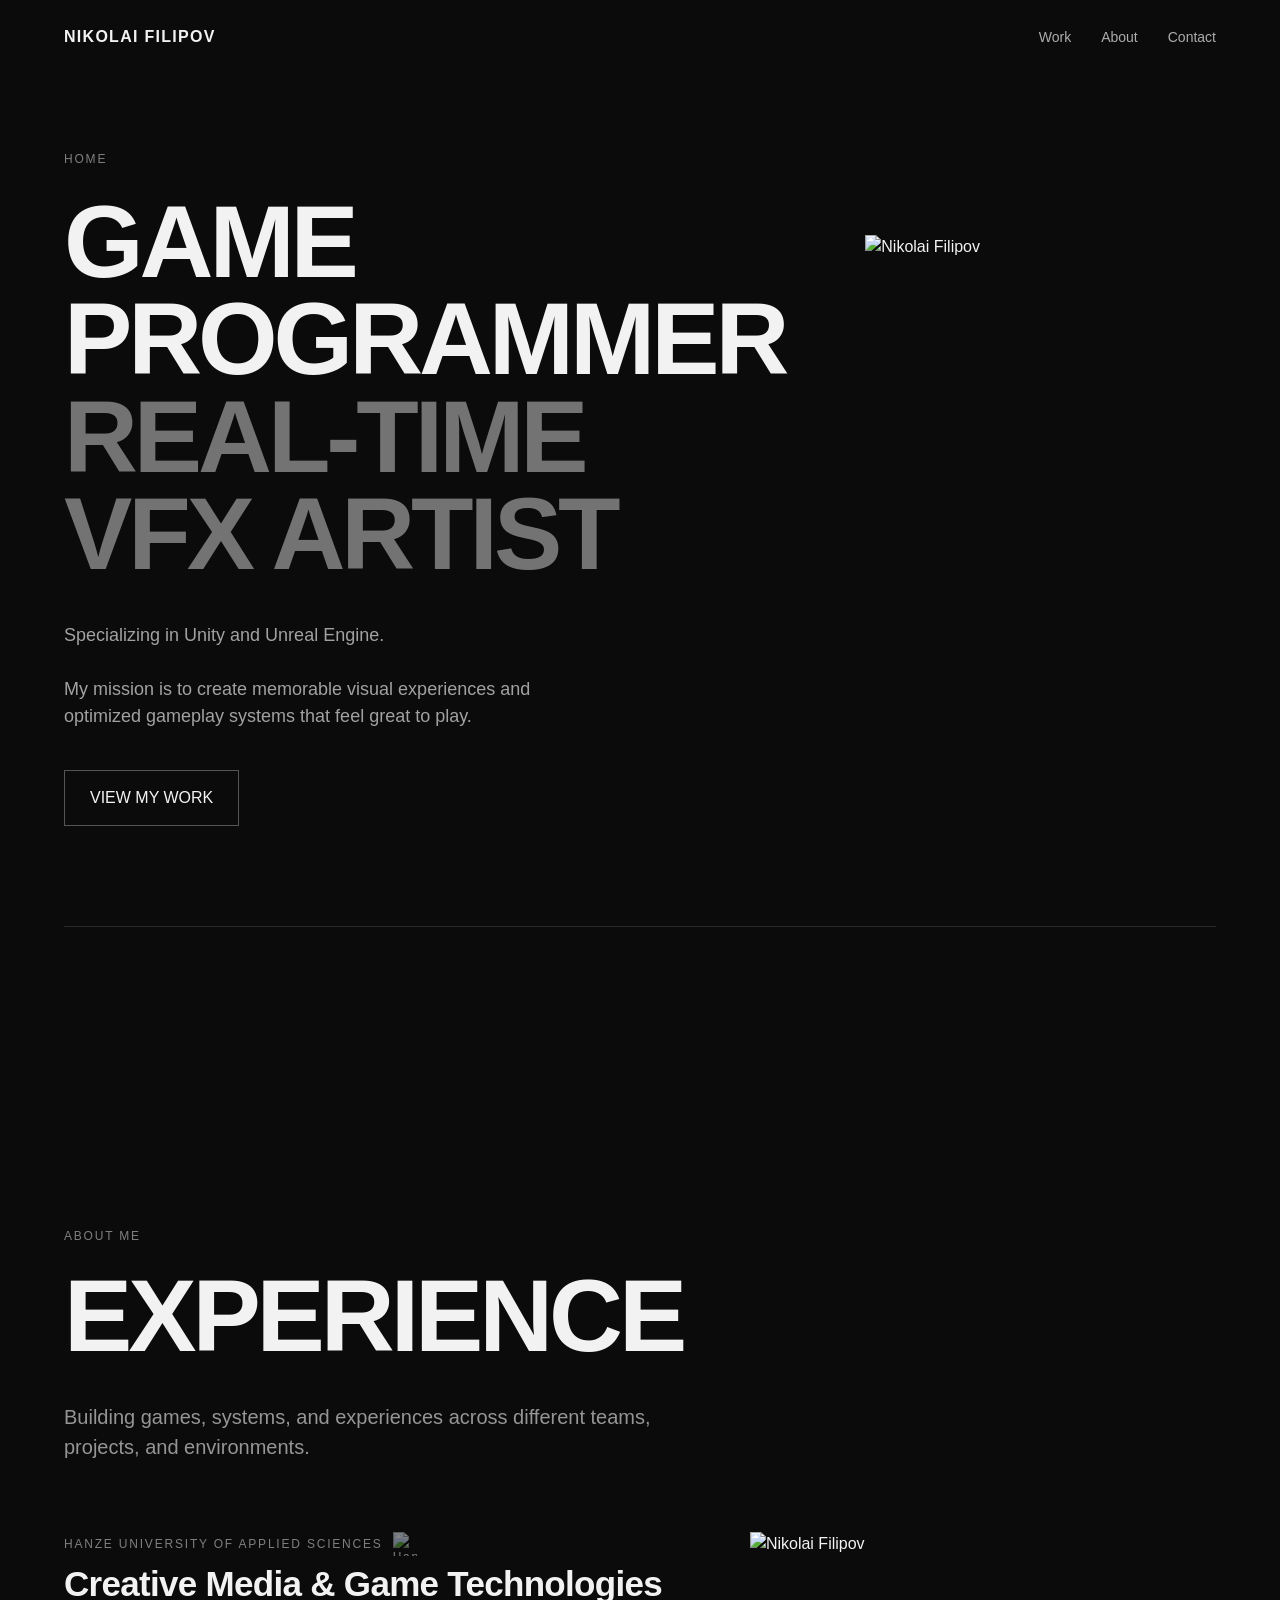
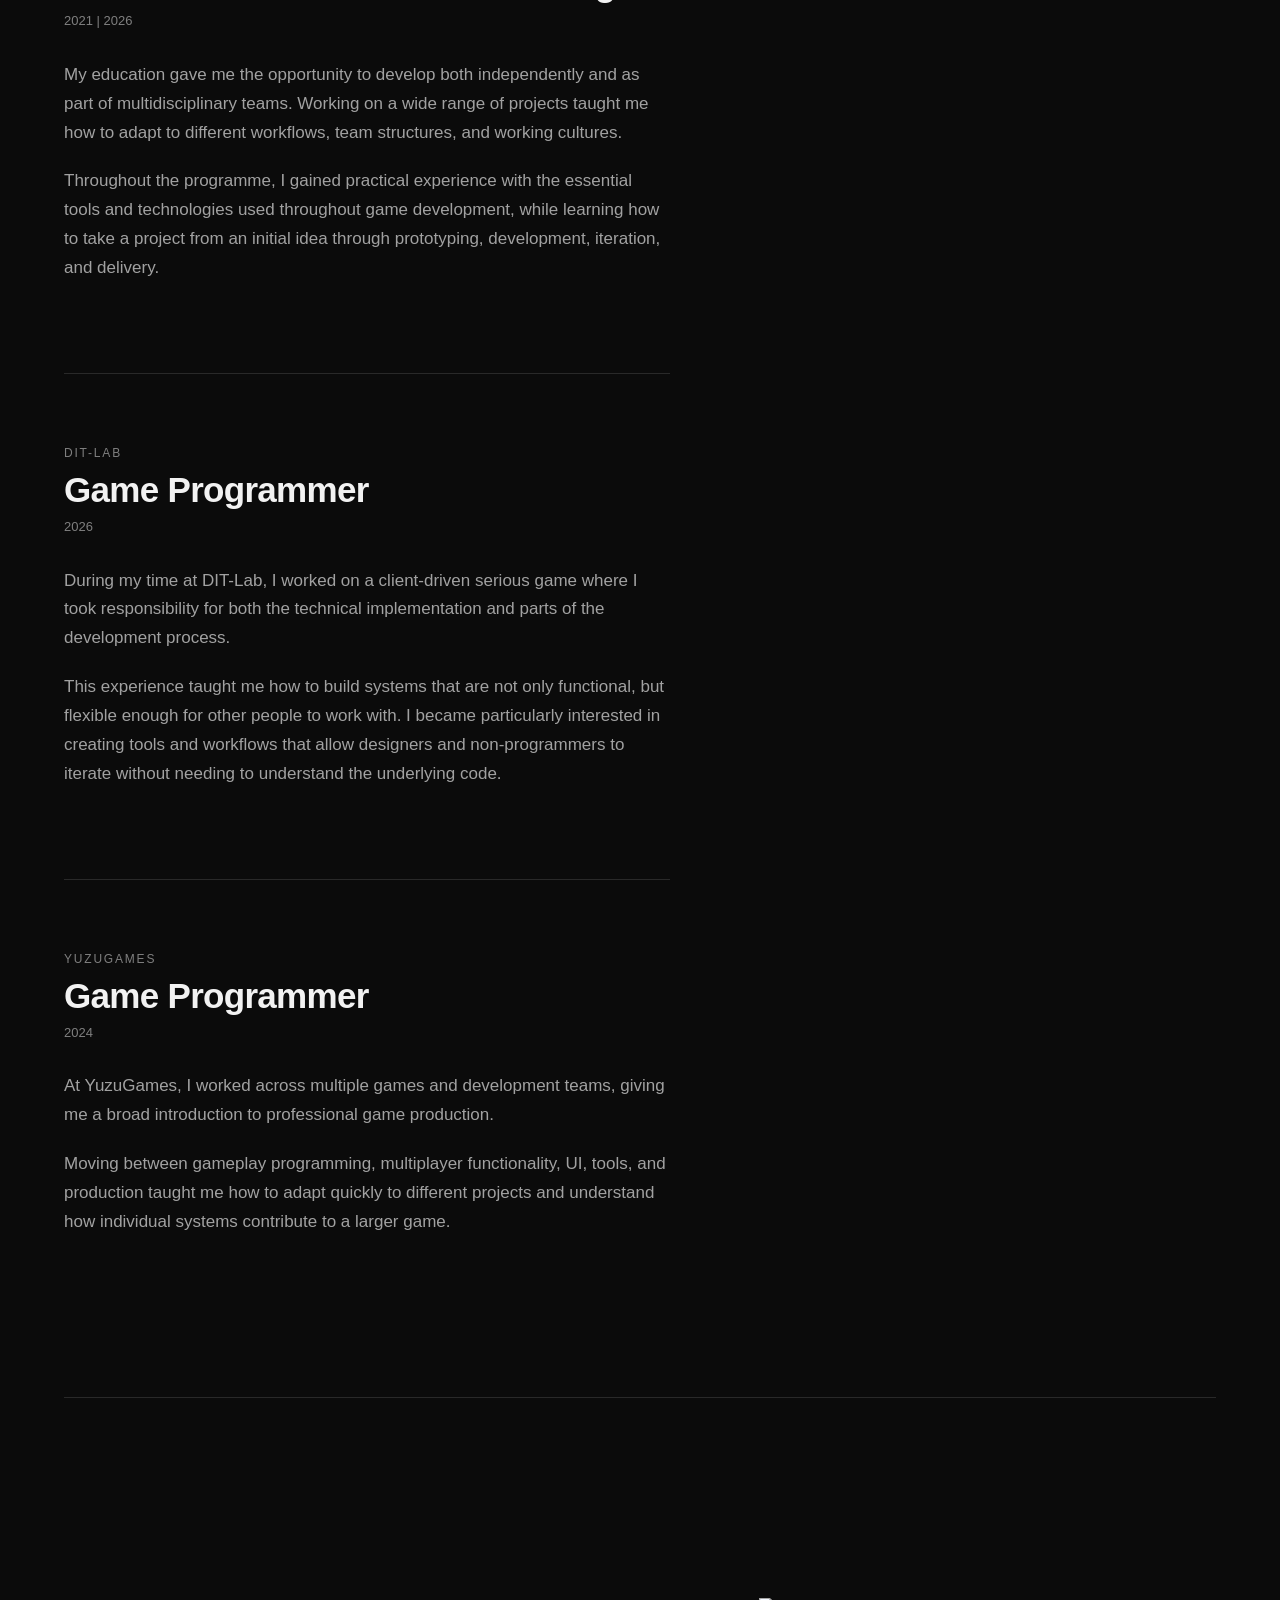
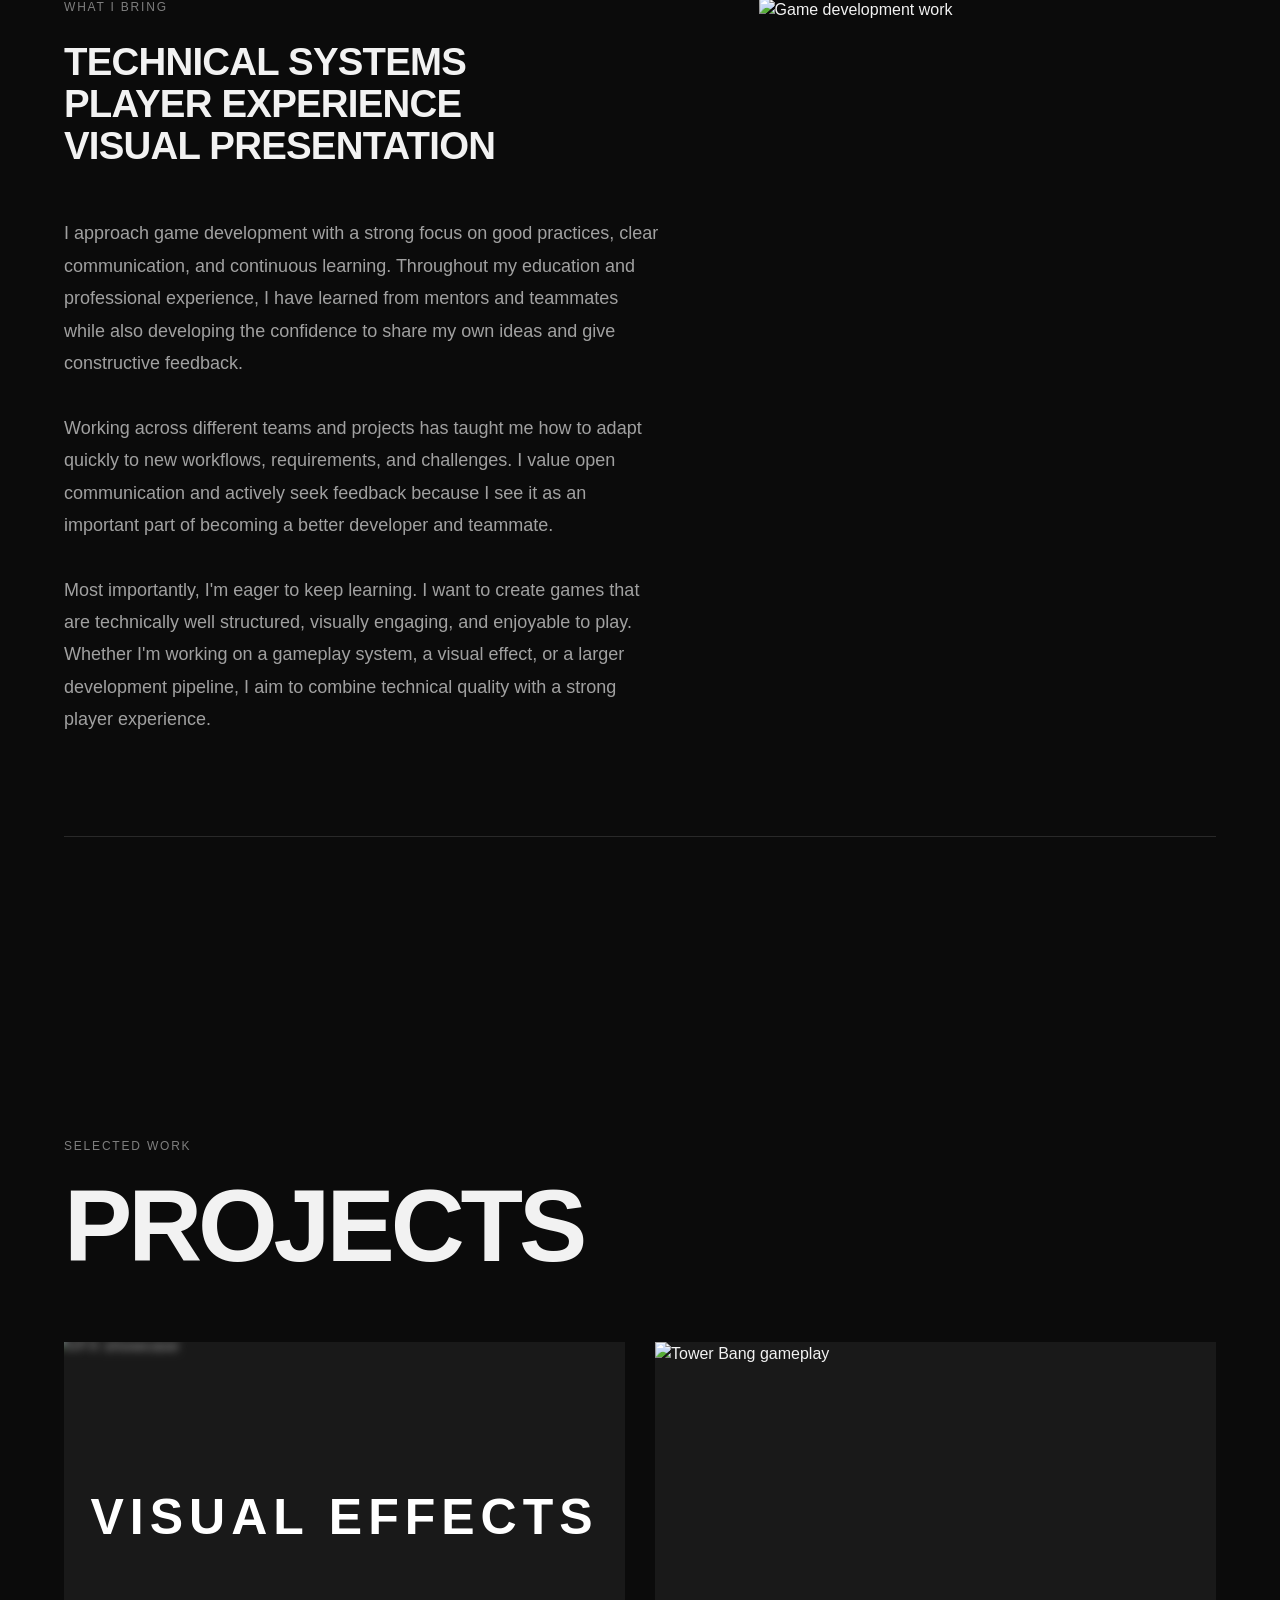
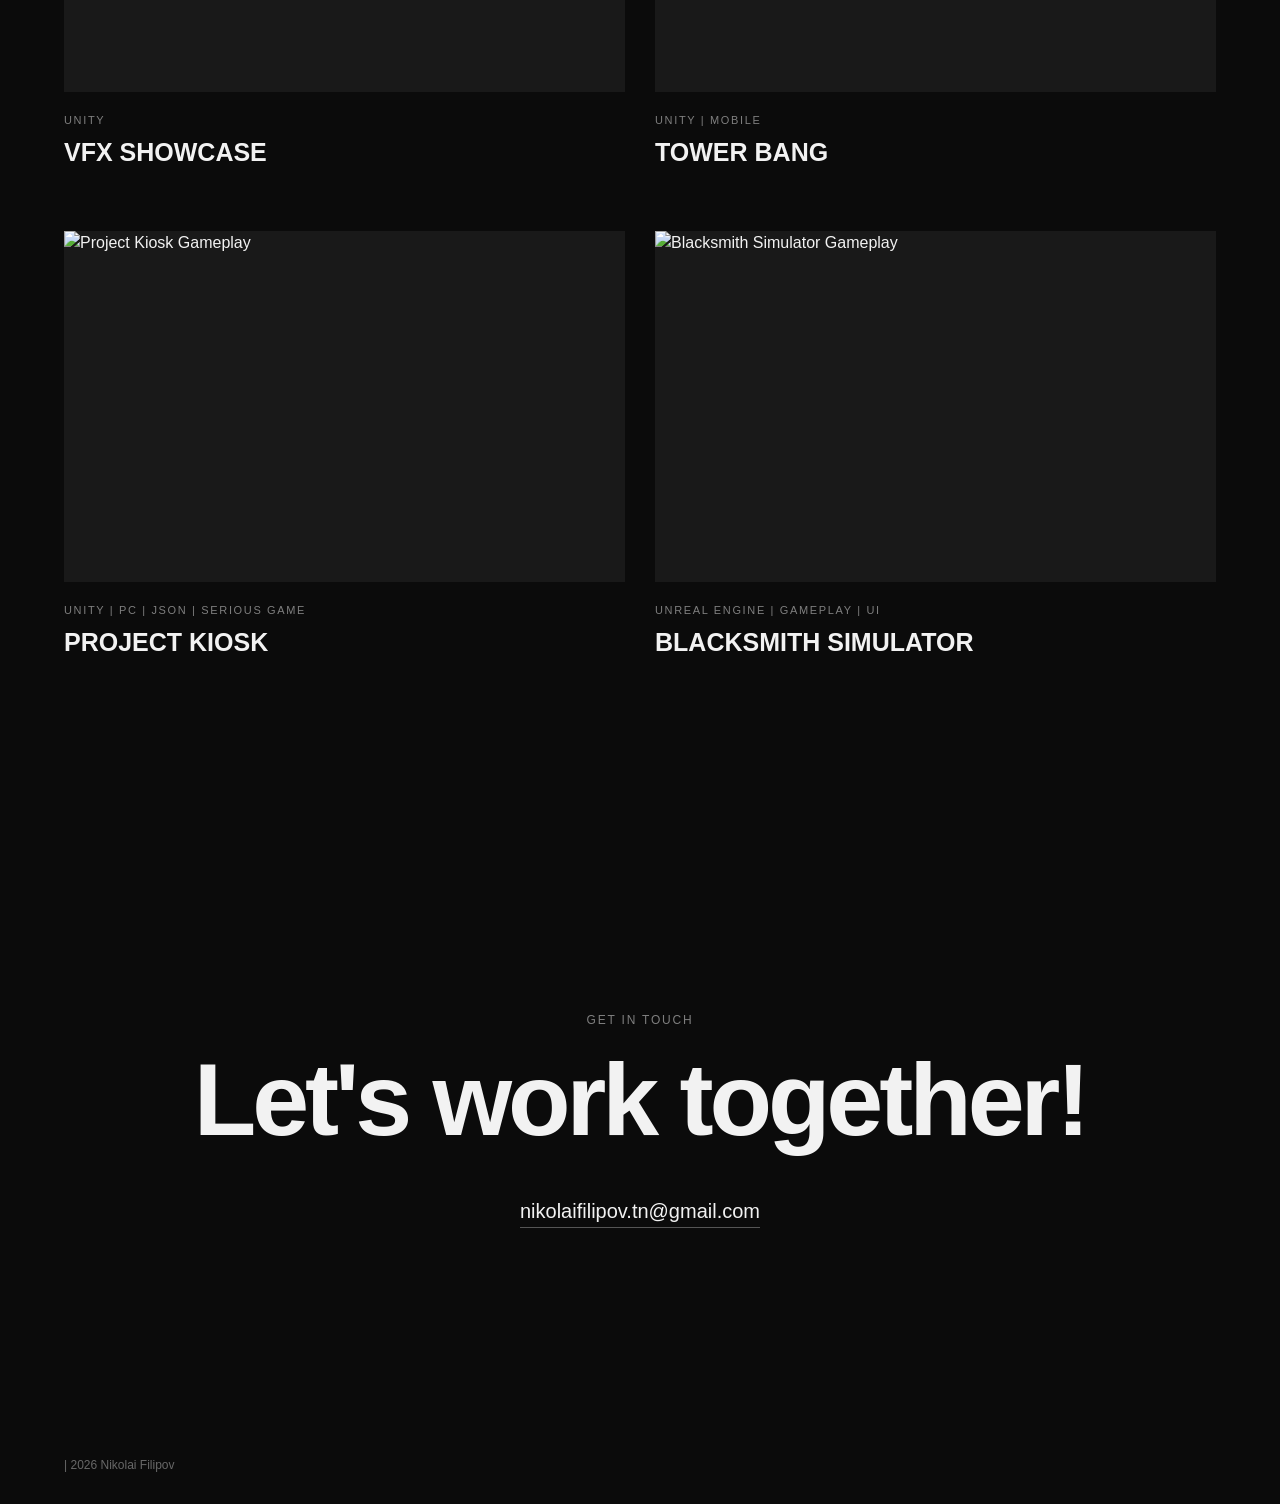
==== index.html @ 90d4ec83 "1.0 First iteration.  Index VFX Project Kiosk Tower Bang Blacksmith Simulator" ====
<!DOCTYPE html>
<html lang="en">

<head>
    <meta charset="UTF-8">
    <meta name="viewport" content="width=device-width, initial-scale=1.0">

    <title>Nikolai Filipov | Game Programmer & VFX Artist</title>

    <link rel="stylesheet" href="style.css">
</head>

<body>

    <header class="navbar">

        <a href="#" class="logo">
            NIKOLAI FILIPOV
        </a>

        <nav>
            <a href="#work">Work</a>
            <a href="#about">About</a>
            <a href="#contact">Contact</a>
        </nav>

    </header>


    <main>

        <section class="hero">

    <div class="hero-content">

        <p class="eyebrow">
            HOME
        </p>

        <div class="hero-main">

            <div class="hero-text">

                <h1>
                    GAME PROGRAMMER
                    <span>REAL-TIME VFX ARTIST</span>
                </h1>

                <p class="hero-description">
                    Specializing in Unity and Unreal Engine.
                    <br><br>
                    My mission is to create memorable visual experiences
                    and optimized gameplay systems that feel great to play.
                </p>

                <a href="#work" class="button">
                    VIEW MY WORK
                </a>

            </div>


            <div class="hero-photo">

                <img
                    src="assets/images/profile.png"
                    alt="Nikolai Filipov"
                >

            </div>

        </div>

    </div>

</section>



</section>

      <section id="about" class="experience">

    <div class="section-heading">

        <p class="eyebrow">
            ABOUT ME
        </p>

        <h2>
            EXPERIENCE
        </h2>

        <p class="experience-intro">
            Building games, systems, and experiences across
            different teams, projects, and environments.
        </p>

    </div>


    <div class="experience-content">


        <!-- EXPERIENCE -->

        <div class="experience-list">


            <!-- HANZE UNIVERSITY -->

            <div class="experience-item">

                <div class="experience-role university-role">

                    <span>
                        HANZE UNIVERSITY OF APPLIED SCIENCES
                    </span>

                    <img
                        src="assets/images/hanze-logo.png"
                        alt="Hanze University of Applied Sciences logo"
                    >

                </div>

                <h3>
                    Creative Media & Game Technologies
                </h3>

                <p class="experience-date">
                    2021 | 2026
                </p>

                <p class="experience-description">
                    My education gave me the opportunity to develop
                    both independently and as part of
                    multidisciplinary teams. Working on a wide
                    range of projects taught me how to adapt to
                    different workflows, team structures, and
                    working cultures.
                </p>

                <p class="experience-description">
                    Throughout the programme, I gained practical
                    experience with the essential tools and
                    technologies used throughout game development,
                    while learning how to take a project from an
                    initial idea through prototyping, development,
                    iteration, and delivery.
                </p>

            </div>


            <!-- DIT-LAB -->

            <div class="experience-item">

                <p class="experience-role">
                    DIT-LAB
                </p>

                <h3>
                    Game Programmer
                </h3>

                <p class="experience-date">
                    2026
                </p>

                <p class="experience-description">
                    During my time at DIT-Lab, I worked on a
                    client-driven serious game where I took
                    responsibility for both the technical
                    implementation and parts of the development
                    process.
                </p>

                <p class="experience-description">
                    This experience taught me how to build systems
                    that are not only functional, but flexible
                    enough for other people to work with. I became
                    particularly interested in creating tools and
                    workflows that allow designers and
                    non-programmers to iterate without needing to
                    understand the underlying code.
                </p>

            </div>


            <!-- YUZUGAMES -->

           <div class="experience-item no-separator">

                <p class="experience-role">
                    YUZUGAMES
                </p>

                <h3>
                    Game Programmer
                </h3>

                <p class="experience-date">
                    2024
                </p>

                <p class="experience-description">
                    At YuzuGames, I worked across multiple games
                    and development teams, giving me a broad
                    introduction to professional game production.
                </p>

                <p class="experience-description">
                    Moving between gameplay programming,
                    multiplayer functionality, UI, tools, and
                    production taught me how to adapt quickly to
                    different projects and understand how individual
                    systems contribute to a larger game.
                </p>

            </div>


        </div>


        <!-- EXPERIENCE IMAGE -->

        <div class="experience-image">

            <img
                src="assets/images/experience.png"
                alt="Nikolai Filipov"
            >

        </div>

    </div>


  <!-- WHAT I BRING -->

<div class="experience-values">

    <div class="values-content">

        <p class="eyebrow">
            WHAT I BRING
        </p>

        <h3>
            TECHNICAL SYSTEMS
            <br>
            PLAYER EXPERIENCE
            <br>
            VISUAL PRESENTATION
        </h3>

        <p>
            I approach game development with a strong focus on good
            practices, clear communication, and continuous learning.
            Throughout my education and professional experience, I
            have learned from mentors and teammates while also
            developing the confidence to share my own ideas and give
            constructive feedback.

            <br><br>

            Working across different teams and projects has taught me
            how to adapt quickly to new workflows, requirements, and
            challenges. I value open communication and actively seek
            feedback because I see it as an important part of becoming
            a better developer and teammate.

            <br><br>

            Most importantly, I'm eager to keep learning. I want to
            create games that are technically well structured,
            visually engaging, and enjoyable to play. Whether I'm
            working on a gameplay system, a visual effect, or a larger
            development pipeline, I aim to combine technical quality
            with a strong player experience.
        </p>

    </div>


    <div class="values-image">

        <img
            src="assets/images/values-image.jpg"
            alt="Game development work"
        >
    </div>

</div>

</section>

</section>

</section>


        <section id="work" class="work">

            <div class="section-heading">
                <p class="eyebrow">SELECTED WORK</p>

                <h2>
                    PROJECTS
                </h2>
            </div>


            <div class="project-grid">

                <a href="vfx.html" class="project-card vfx-card">

                    <div class="project-image">

                        <img src="assets/images/vfx-showcase.png"
                             alt="VFX showcase">

                        <div class="vfx-overlay">
                            <span>VISUAL EFFECTS</span>
                        </div>

                    </div>

                    <div class="project-info">

                        <p>UNITY</p>

                        <h3>VFX SHOWCASE</h3>

                    </div>

                </a>

                <a href="tower-bang.html" class="project-card">

                    <div class="project-image">
                        <img src="assets/images/tower-bang.png"
                             alt="Tower Bang gameplay">
                    </div>

                    <div class="project-info">

                        <p>UNITY | MOBILE</p>

                        <h3>
                            TOWER BANG
                        </h3>

                    </div>

                </a>

                <a href="project-kiosk.html" class="project-card">

                    <div class="project-image">
                        <img src="assets/images/project-kiosk.png"
                             alt="Project Kiosk Gameplay">
                    </div>

                    <div class="project-info">

                        <p>UNITY | PC | JSON | SERIOUS GAME</p>

                        <h3>
                            PROJECT KIOSK
                        </h3>

                    </div>

                </a>


                <a href="blacksmith-sim.html" class="project-card">

                    <div class="project-image">
                        <img src="assets/images/blacksmith-simulator.jpg"
                             alt="Blacksmith Simulator Gameplay"
                             style="object-fit: fill; object-position: center;"
                             >
                    </div>

                    <div class="project-info">

                        <p>UNREAL ENGINE | GAMEPLAY | UI</p>

                        <h3>
                            BLACKSMITH SIMULATOR
                        </h3>

                    </div>

                </a>

            </div>

        </section>


        <section id="contact" class="contact">

            <p class="eyebrow">GET IN TOUCH</p>

            <h2>
                Let's work together!
            </h2>

            <a href="mailto:nikolaifilipov.tn@gmail.com">
                nikolaifilipov.tn@gmail.com
            </a>

        </section>

    </main>


    <footer>

        <p>
            | 2026 Nikolai Filipov
        </p>

    </footer>


    <script src="script.js"></script>

</body>

</html>
---- style.css ----
* {
    margin: 0;
    padding: 0;
    box-sizing: border-box;
}

html {
    scroll-behavior: smooth;
}

body {
    background: #0b0b0b;
    color: #f2f2f2;
    font-family: Arial, Helvetica, sans-serif;
    line-height: 1.5;
}

a {
    color: inherit;
    text-decoration: none;
}


/* -------------------------
   NAVIGATION
------------------------- */

.navbar {
    position: fixed;

    top: 0;
    left: 0;

    width: 100%;

    display: flex;
    justify-content: space-between;
    align-items: center;

    padding: 25px 5%;

    z-index: 100;
}

.logo {
    font-weight: 700;
    letter-spacing: 0.08em;
}

nav {
    display: flex;
    gap: 30px;
}

nav a {
    font-size: 14px;
    opacity: 0.7;

    transition: opacity 0.2s ease;
}

nav a:hover {
    opacity: 1;
}


/* -------------------------
   HERO
------------------------- */

.hero {
    min-height: 100vh;

    display: flex;
    align-items: center;

        padding: 150px 5%;
}

.hero-content {
    width: 100%;
    max-width: none;

    border-bottom: 1px solid #292929;

    padding-bottom: 100px;
}

.hero-main {
    display: flex;
    align-items: center;
    justify-content: space-between;

    gap: 80px;
}

.hero-text {
    flex: 1;
}

.hero-photo {
    width: 500px;
    height: 550px;

    flex-shrink: 0;

    overflow: hidden;
}

.hero-photo img {
    width: 100%;
    height: 100%;

    object-fit: cover;
}

.eyebrow {
    font-size: 12px;
    letter-spacing: 0.15em;
    opacity: 0.5;

    margin-bottom: 25px;
}

h1 {
    font-size: clamp(50px, 8vw, 120px);

    line-height: 0.95;

    letter-spacing: -0.04em;

    margin-bottom: 40px;
}

h1 span,
.about h2 span {
    opacity: 0.45;
}

.hero-description {
    max-width: 500px;

    font-size: 18px;

    opacity: 0.65;

    margin-bottom: 40px;
}

.button {
    display: inline-block;

    padding: 15px 25px;

    border: 1px solid #555;

    transition:
        background 0.2s ease,
        color 0.2s ease;
}

.button:hover {
    background: #fff;
    color: #000;
}


/* -------------------------
   WORK
------------------------- */

.work {
    padding: 150px 5%;
}

.section-heading {
    margin-bottom: 70px;
}

h2 {
    font-size: clamp(50px, 8vw, 110px);

    line-height: 0.9;

    letter-spacing: -0.04em;
}

.project-grid {
    display: grid;

    grid-template-columns: repeat(2, 1fr);

    gap: 60px 30px;
}

.project-card {
    display: block;
}

.project-image {
    aspect-ratio: 16 / 10;
    background: #191919;
    overflow: hidden;
    transition: transform 0.4s ease;
}

    .project-image img {
        width: 100%;
        height: 100%;
        object-fit: cover;
        display: block;
    }

.project-card:hover .project-image {
    transform: scale(0.98);
}

.project-card:hover .project-image {
    transform: scale(0.98);
}

.project-info {
    padding-top: 20px;
}

.project-info p {
    font-size: 11px;

    letter-spacing: 0.15em;

    opacity: 0.5;

    margin-bottom: 5px;
}

.project-info h3 {
    font-size: 25px;
}

/* -------------------------
   VFX PROJECT CARD
------------------------- */

.vfx-card .project-image {
    position: relative;
    overflow: hidden;
}

    .vfx-card .project-image img {
        width: 100%;
        height: 100%;
        object-fit: cover;
        filter: blur(4px) brightness(0.65);
        transform: scale(1.05);
        transition: filter 0.4s ease, transform 0.4s ease;
    }

/* VFX TITLE OVERLAY */

.vfx-overlay {
    position: absolute;
    inset: 0;
    display: flex;
    justify-content: center;
    align-items: center;
    z-index: 2;
}

    .vfx-overlay span {
        font-size: clamp(24px, 4vw, 50px);
        font-weight: 800;
        letter-spacing: 0.12em;
        color: white;
        text-align: center;
    }

/* HOVER EFFECT */

.vfx-card:hover .project-image img {
    filter: blur(0px) brightness(0.85);
    transform: scale(1);
}


/* -------------------------
   ABOUT
------------------------- */

.about {
    padding: 200px 10%;

    max-width: 1200px;
}

.about h2 {
    margin-bottom: 50px;
}

.about > p:last-child {
    max-width: 600px;

    font-size: 20px;

    opacity: 0.65;
}

/* -------------------------
   EXPERIENCE
------------------------- */

.experience {
    padding: 150px 5%;
}

.experience-intro {
    max-width: 650px;

    font-size: 20px;

    line-height: 1.5;

    opacity: 0.6;

    margin-top: 40px;
}


/* -------------------------
   EXPERIENCE CONTENT
------------------------- */

.experience-content {
    display: grid;

    grid-template-columns: 1.3fr 1fr;

    gap: 80px;


    align-items: start;

    margin-bottom: 100px;
        border-bottom: 1px solid #292929;
}


/* -------------------------
   EXPERIENCE ITEMS
------------------------- */

.experience-item {
    position: relative;

    padding-bottom: 70px;

    margin-bottom: 70px;

    border-bottom: 1px solid #292929;
}

.experience-role {
    font-size: 12px;

    letter-spacing: 0.15em;

    opacity: 0.5;

    margin-bottom: 10px;
}

.experience-item h3 {
    font-size: 35px;

    line-height: 1;

    letter-spacing: -0.02em;

    margin-bottom: 10px;
}
.experience-item.no-separator {
    border-bottom: none;
}

.experience-date {
    font-size: 13px;

    opacity: 0.5;

    margin-bottom: 30px;
}

.experience-description {
    max-width: 700px;

    font-size: 17px;

    line-height: 1.7;

    opacity: 0.65;

    margin-bottom: 20px;
}


/* -------------------------
   HANZE UNIVERSITY
------------------------- */

.university-role {
    display: flex;

    align-items: center;

    gap: 10px;
}

.university-role img {
    width: 24px;

    height: 24px;

    object-fit: contain;

    display: block;
}


/* -------------------------
   EXPERIENCE IMAGE
------------------------- */

.experience-image {
    position: sticky;

    top: 100px;

    width: 100%;

    display: flex;

    justify-content: center;

    align-items: flex-start;
}

.experience-image img {
    width: 144%;

    max-width: none;

    height: auto;

    display: block;
}


/* -------------------------
   WHAT I BRING
------------------------- */

.experience-values {
    margin-top: 100px;

    padding-top: 100px;
    padding-bottom: 100px;

    border-bottom: 1px solid #292929;

    display: grid;

    grid-template-columns: 1.3fr 1fr;

    gap: 100px;

    align-items: start;
}


/* -------------------------
   VALUES TEXT
------------------------- */

.values-content {
    max-width: 750px;
}

.values-content h3 {
    max-width: 700px;

    font-size: clamp(24px, 3vw, 42px);

    line-height: 1.1;

    letter-spacing: -0.02em;

    margin-bottom: 50px;
}

.values-content > p:last-child {
    max-width: 700px;

    font-size: 18px;

    line-height: 1.8;

    opacity: 0.65;
}


/* -------------------------
   VALUES IMAGE
------------------------- */

.values-image {
    width: 100%;
    display: flex;
    justify-content: center;
    align-items: flex-start;
}

.values-image img {
    width: 100%;
    height: auto;
    display: block;
}


/* -------------------------
   VALUES MOBILE
------------------------- */

@media (max-width: 700px) {

    .experience-values {
        grid-template-columns: 1fr;

        gap: 60px;

        margin-top: 60px;

        padding-top: 60px;
    }

    .values-content h3 {
        font-size: 32px;

        margin-bottom: 40px;
    }

    .values-image {
        width: 100%;
    }

    .values-image img {
        width: 100%;

        height: auto;
    }

}

/* -------------------------
   VALUES MOBILE
------------------------- */

@media (max-width: 700px) {

    .experience-values {
        grid-template-columns: 1fr;

        gap: 60px;

        margin-top: 60px;

        padding-top: 60px;
    }

    .values-content h3 {
        font-size: 32px;

        margin-bottom: 40px;
    }

    .values-images {
        gap: 20px;
    }

}

/* -------------------------
   EXPERIENCE MOBILE
------------------------- */

@media (max-width: 700px) {

    .experience {
        padding: 100px 20px;
    }

    .experience-content {
        grid-template-columns: 1fr;

        gap: 60px;

        margin-top: 70px;
    }

    .experience-image {
        position: static;

        width: 100%;

        order: -1;
    }

    .experience-image img {
        width: 120%;

        max-width: 500px;
    }

    .university-role {
        align-items: center;

        gap: 8px;
    }

    .university-role img {
        width: 20px;

        height: 20px;
    }

    .experience-values {
        margin-top: 60px;

        padding-top: 60px;
    }

}



/* -------------------------
   CONTACT
------------------------- */

.contact {
    padding: 200px 10%;

    text-align: center;
}

.contact h2 {
    margin-bottom: 50px;
}

.contact a {
    font-size: 20px;

    border-bottom: 1px solid #555;

    padding-bottom: 5px;
}


/* -------------------------
   FOOTER
------------------------- */

footer {
    padding: 30px 5%;

    opacity: 0.4;

    font-size: 12px;
}


/* -------------------------
   MOBILE
------------------------- */

@media (max-width: 700px) {

    .navbar {
        padding: 20px;
    }

    nav {
        gap: 15px;
    }

    .hero {
        padding: 120px 20px;
    }

    .work {
        padding: 100px 20px;
    }

    .project-grid {
        grid-template-columns: 1fr;
    }

    .about,
    .contact {
        padding: 120px 20px;
    }

    .experience {
    padding: 100px 20px;
}

.experience-content {
    grid-template-columns: 1fr;

    gap: 60px;

    margin-top: 70px;
}

.experience-image {
    position: static;

    order: -1;
}

.experience-image img {
    max-width: 400px;
}

.experience-values {
    margin-top: 60px;

    padding-top: 60px;
}

    /* ------------------------------------------------------------------------------------------------------------------------------------------------------
  VFX PAGE  
------------------------------------------------------------------------------------------------------------------------------------------------------ */

}
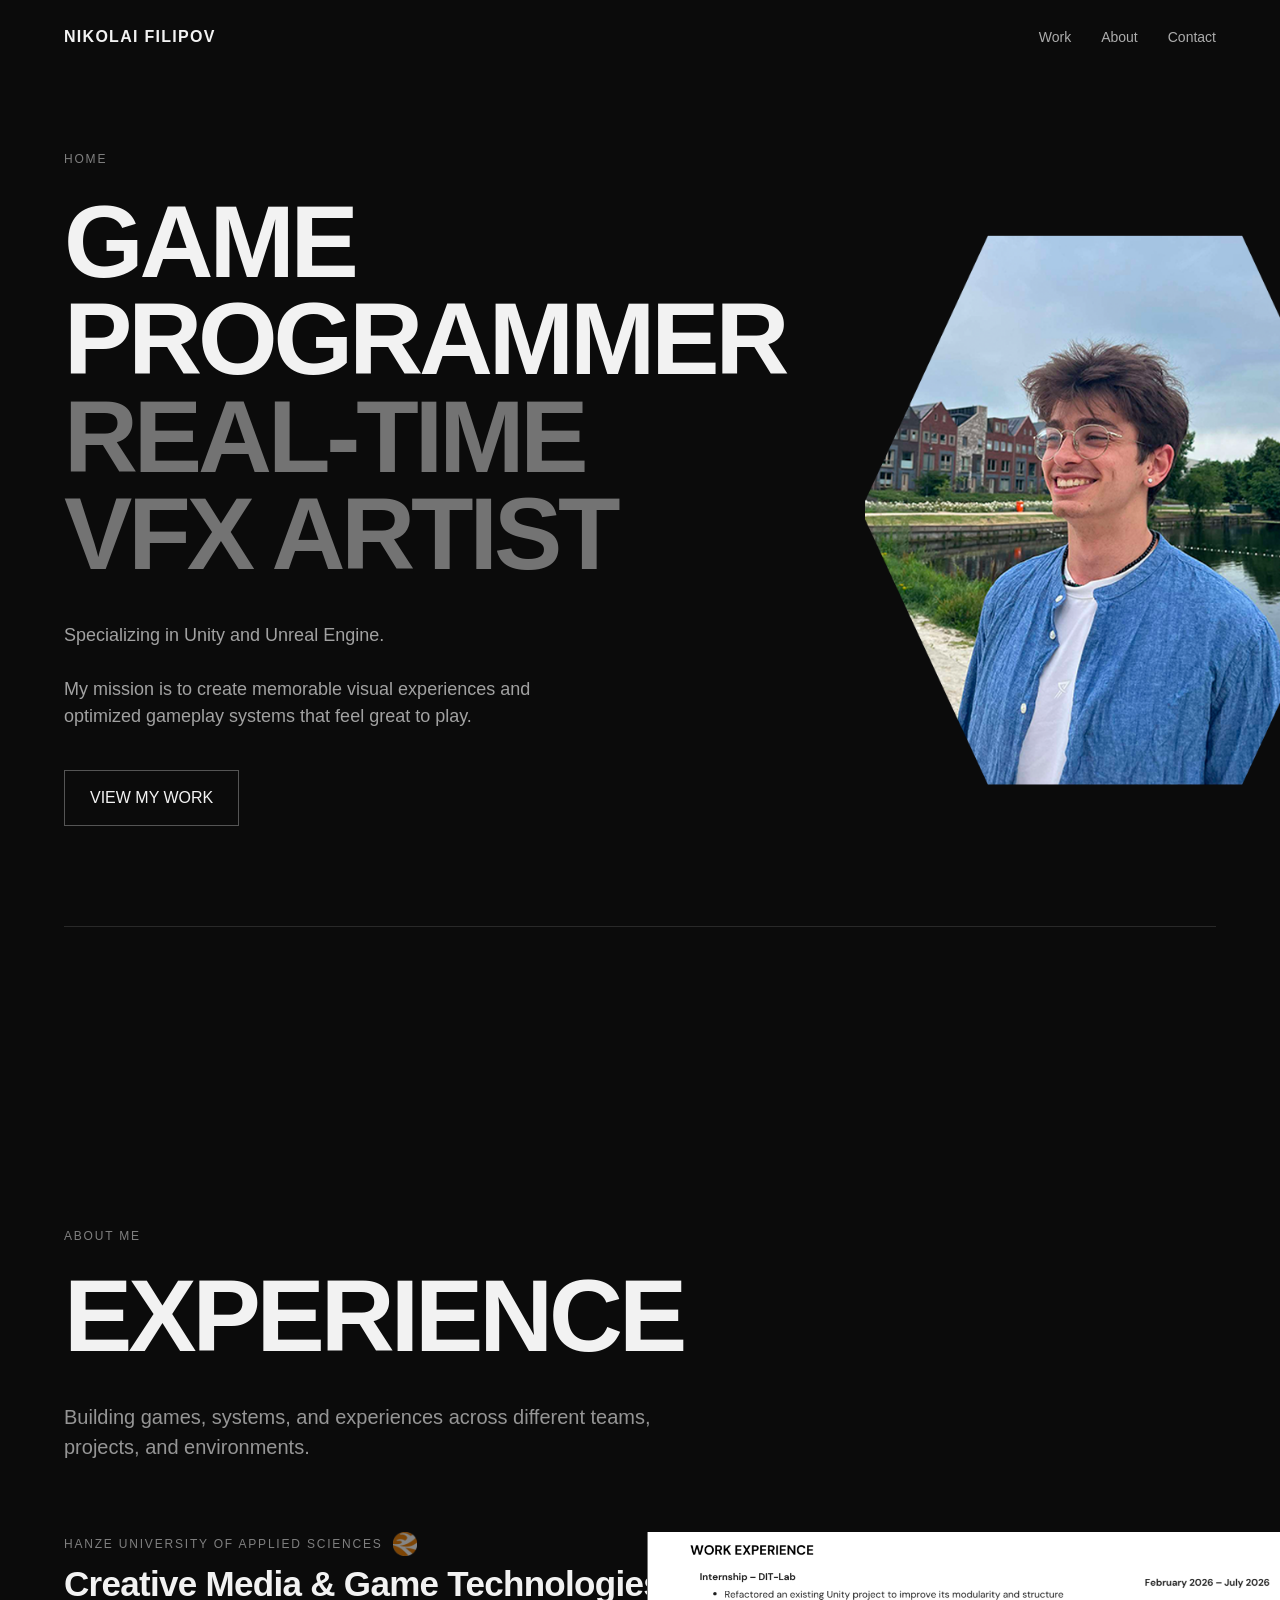
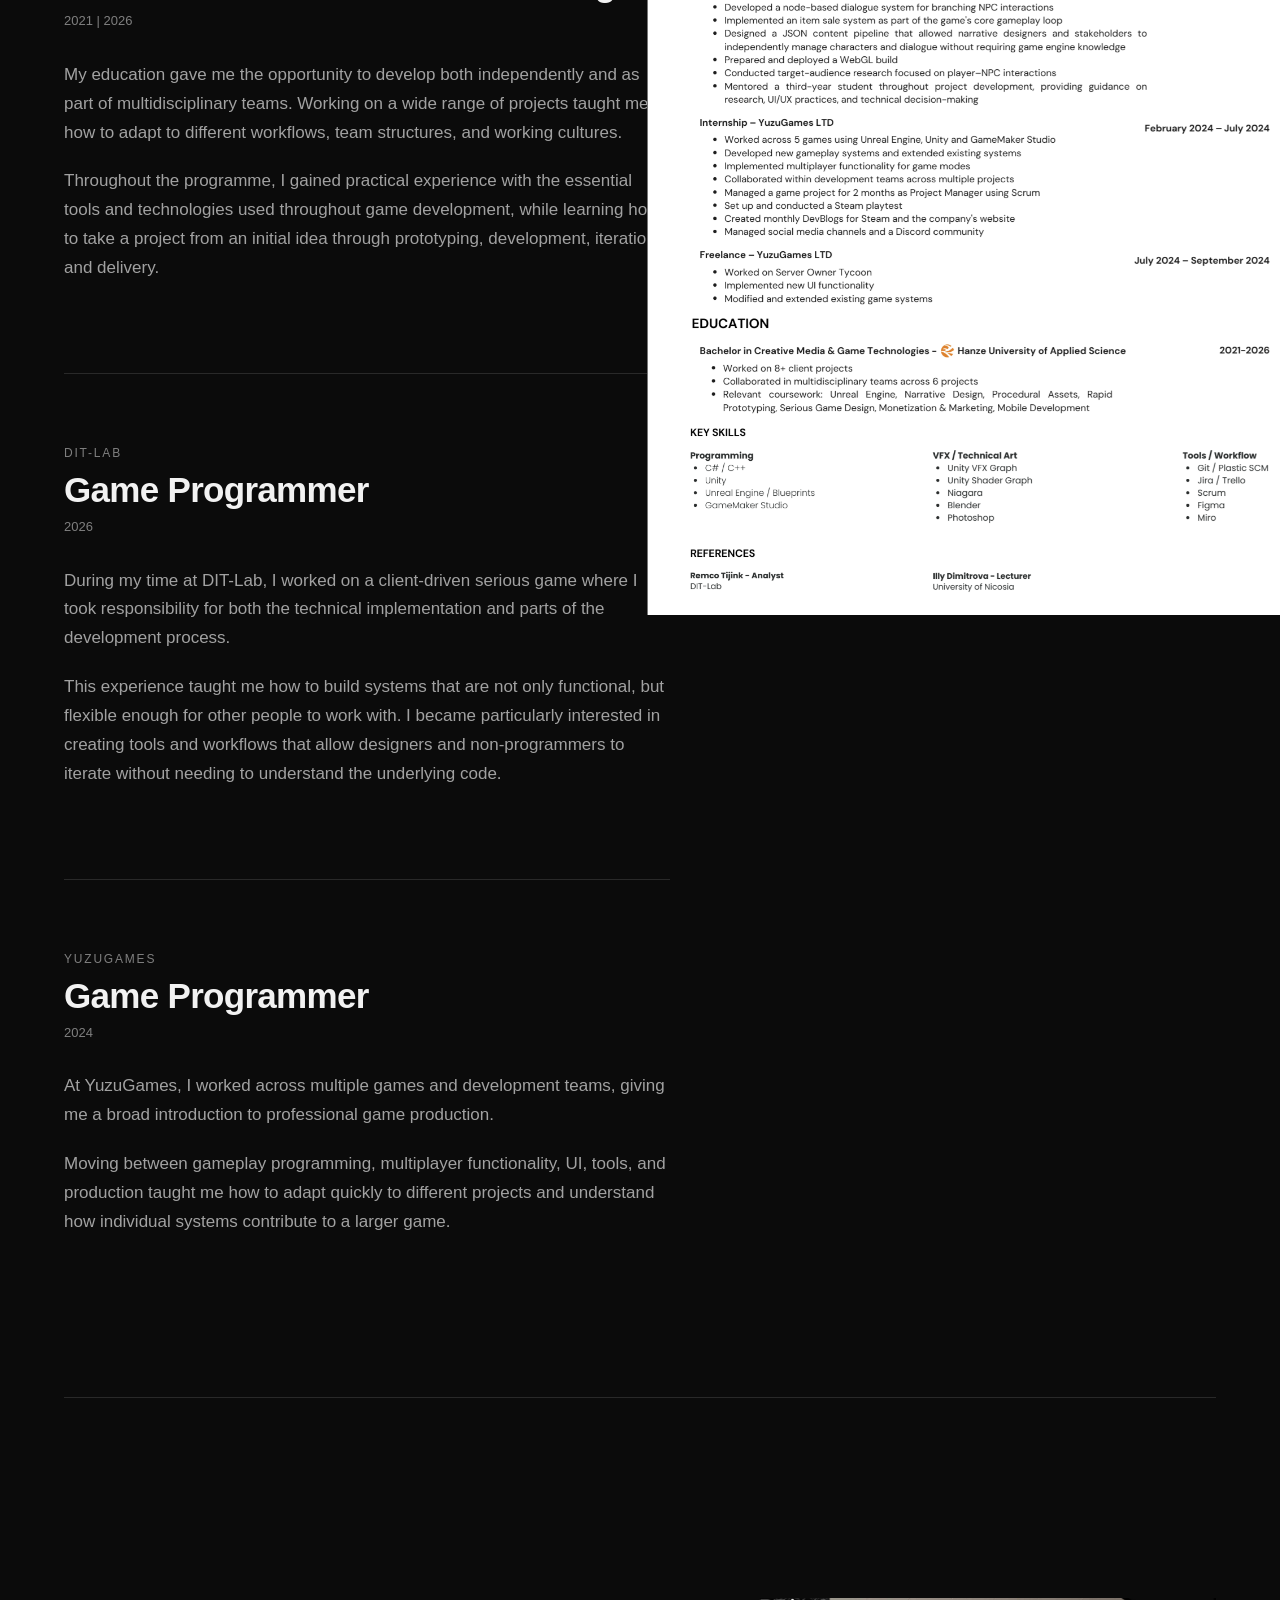
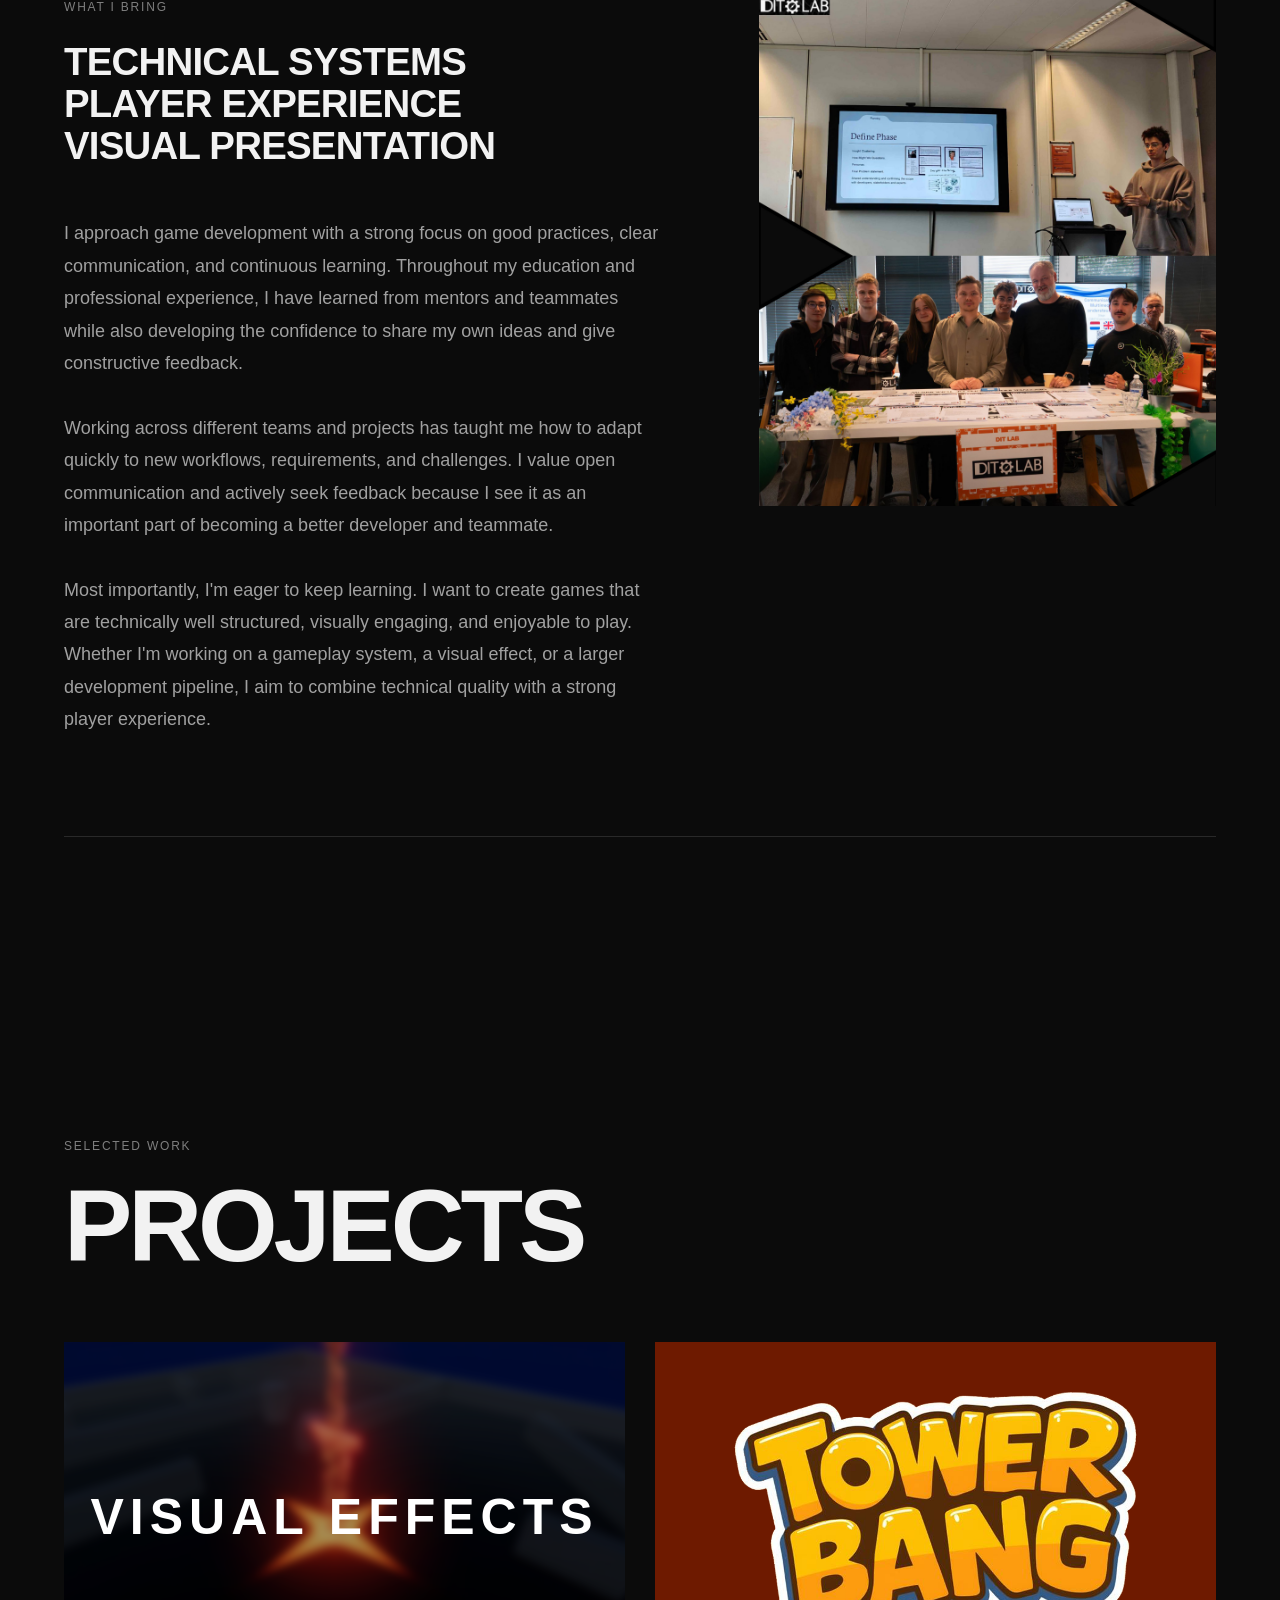
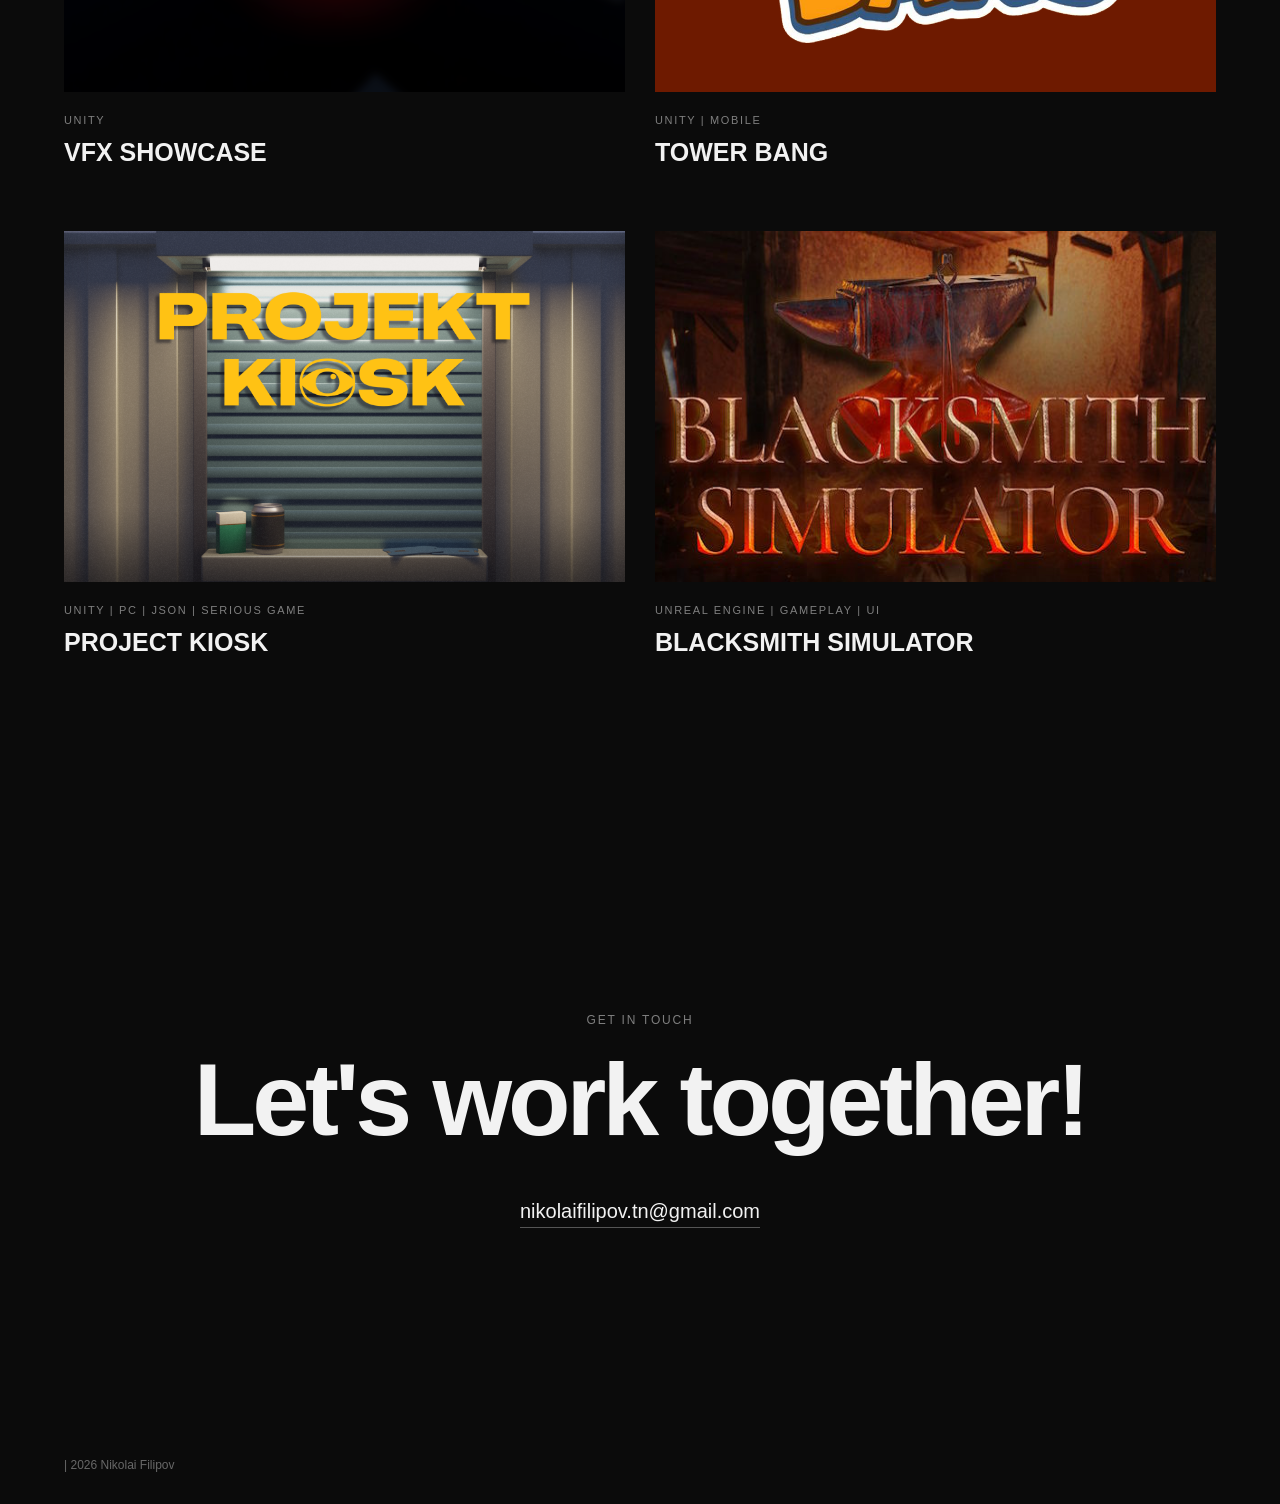
==== commit 8ce096c5: "/Index Fix" ====
--- a/index.html
+++ b/index.html
@@ -63,7 +63,7 @@
             <div class="hero-photo">
 
                 <img
-                    src="assets/images/profile.png"
+                    src="Assets/Images/profile.png"
                     alt="Nikolai Filipov"
                 >
 
@@ -118,7 +118,7 @@
                     </span>
 
                     <img
-                        src="assets/images/hanze-logo.png"
+                        src="Assets/Images/hanze-logo.png"
                         alt="Hanze University of Applied Sciences logo"
                     >
 
@@ -231,7 +231,7 @@
         <div class="experience-image">
 
             <img
-                src="assets/images/experience.png"
+                src="Assets/Images/experience.png"
                 alt="Nikolai Filipov"
             >
 
@@ -290,7 +290,7 @@
     <div class="values-image">
 
         <img
-            src="assets/images/values-image.jpg"
+            src="Assets/Images/values-image.jpg"
             alt="Game development work"
         >
     </div>
@@ -321,7 +321,7 @@
 
                     <div class="project-image">
 
-                        <img src="assets/images/vfx-showcase.png"
+                        <img src="Assets/Images/vfx-showcase.png"
                              alt="VFX showcase">
 
                         <div class="vfx-overlay">
@@ -343,7 +343,7 @@
                 <a href="tower-bang.html" class="project-card">
 
                     <div class="project-image">
-                        <img src="assets/images/tower-bang.png"
+                        <img src="Assets/Images/tower-bang.png"
                              alt="Tower Bang gameplay">
                     </div>
 
@@ -362,7 +362,7 @@
                 <a href="project-kiosk.html" class="project-card">
 
                     <div class="project-image">
-                        <img src="assets/images/project-kiosk.png"
+                        <img src="Assets/Images/project-kiosk.png"
                              alt="Project Kiosk Gameplay">
                     </div>
 
@@ -382,7 +382,7 @@
                 <a href="blacksmith-sim.html" class="project-card">
 
                     <div class="project-image">
-                        <img src="assets/images/blacksmith-simulator.jpg"
+                        <img src="Assets/Images/blacksmith-simulator.jpg"
                              alt="Blacksmith Simulator Gameplay"
                              style="object-fit: fill; object-position: center;"
                              >
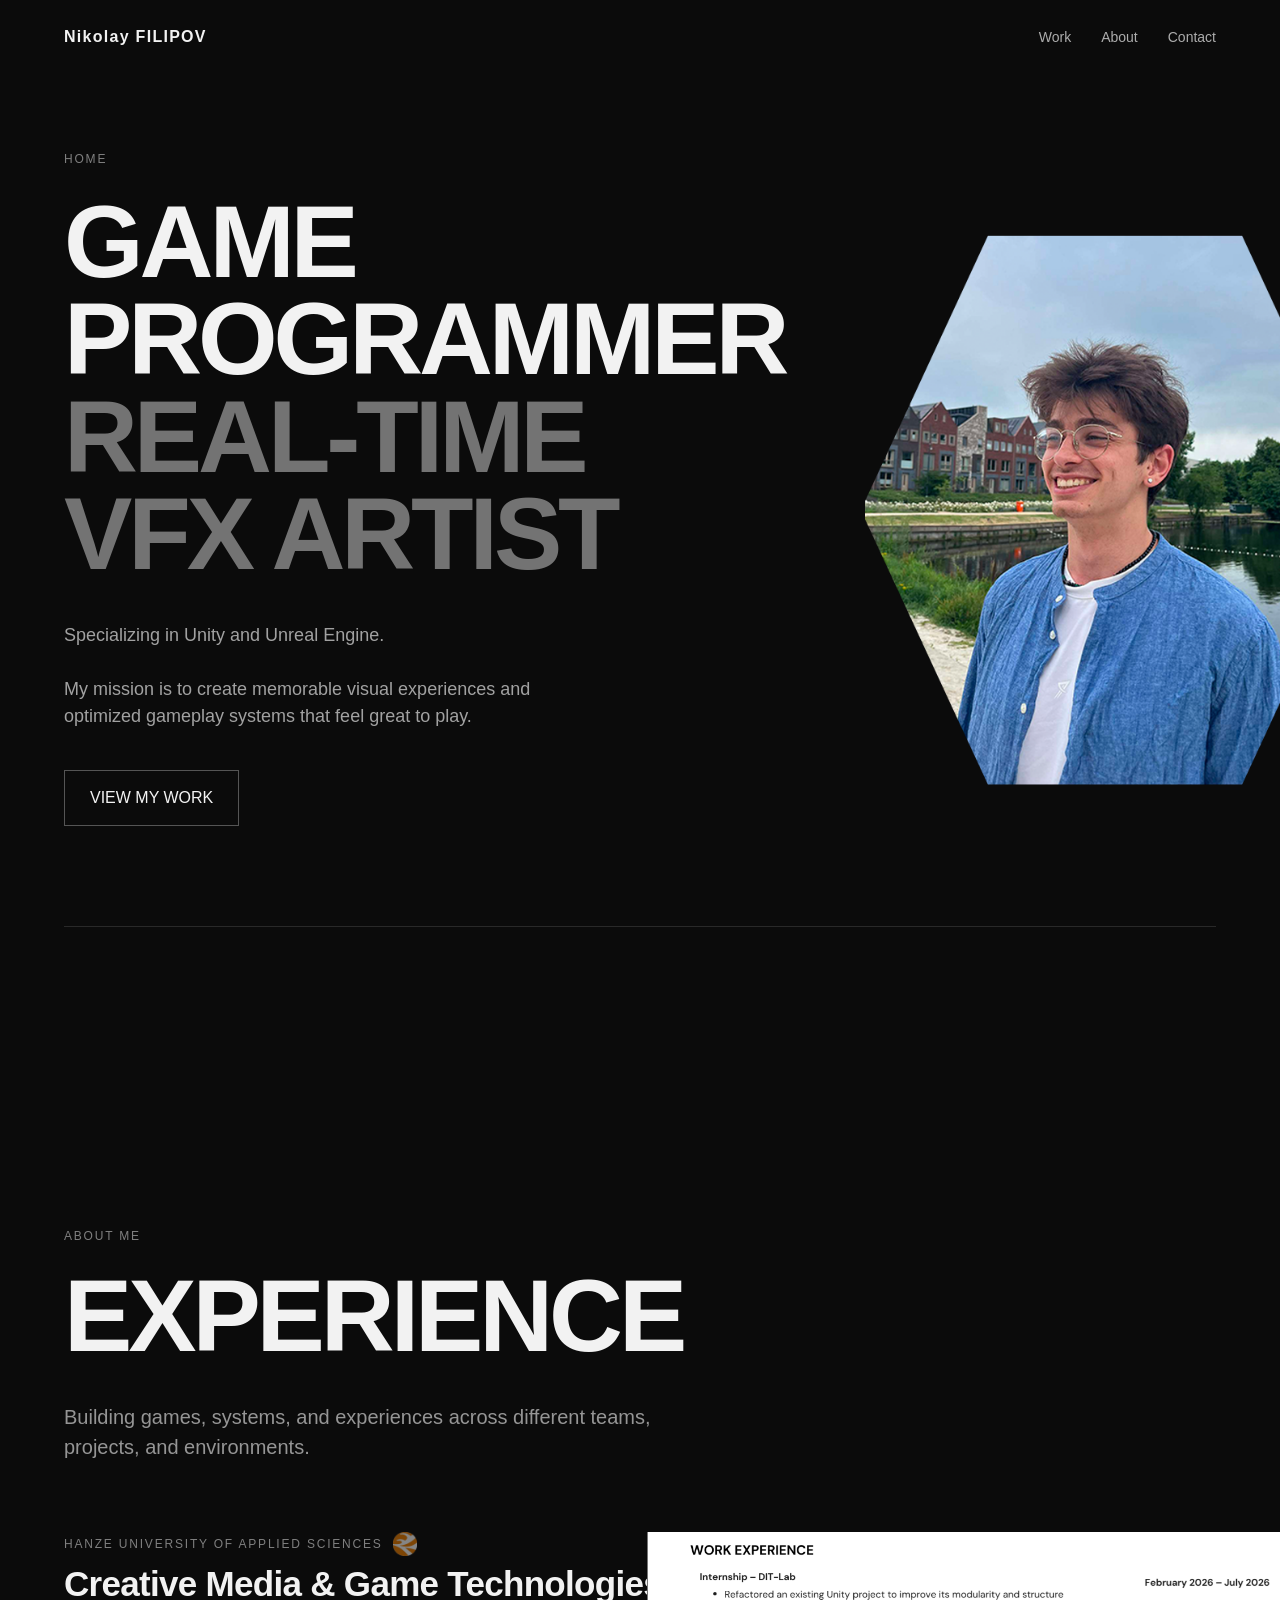
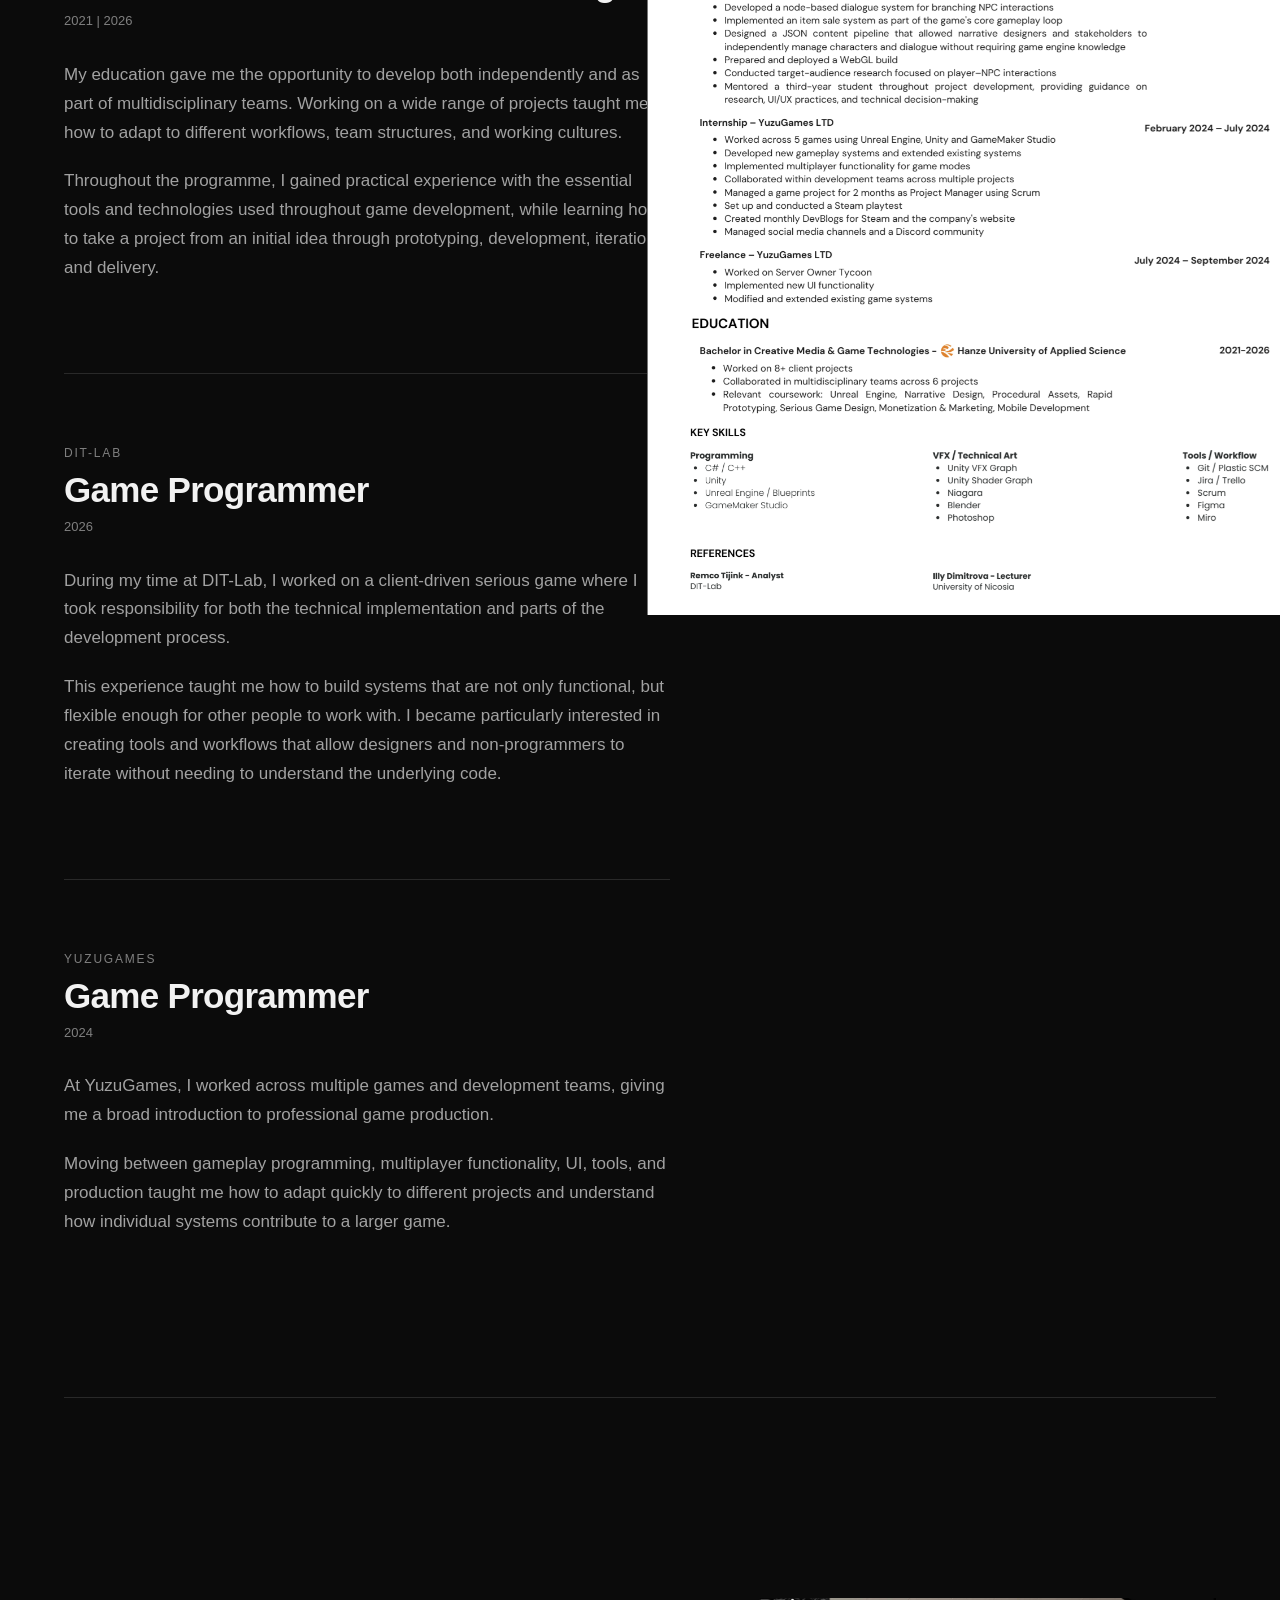
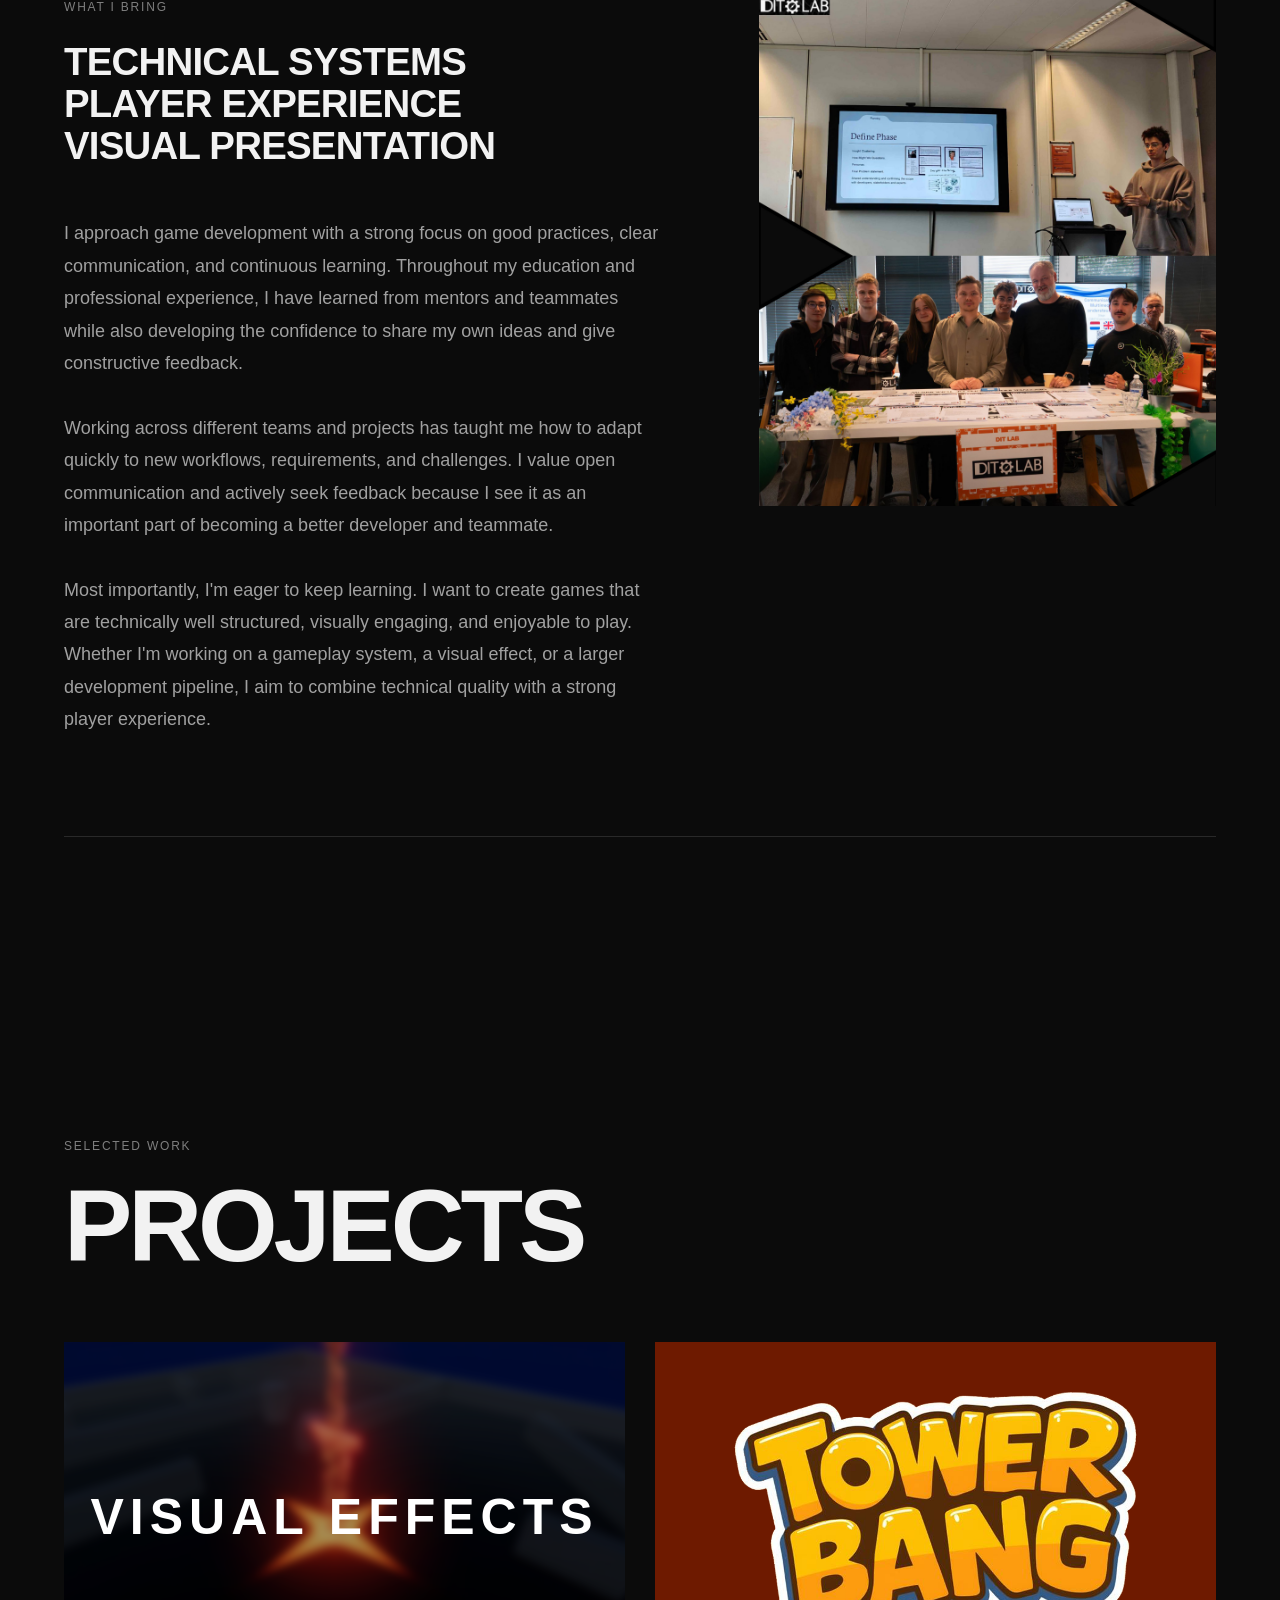
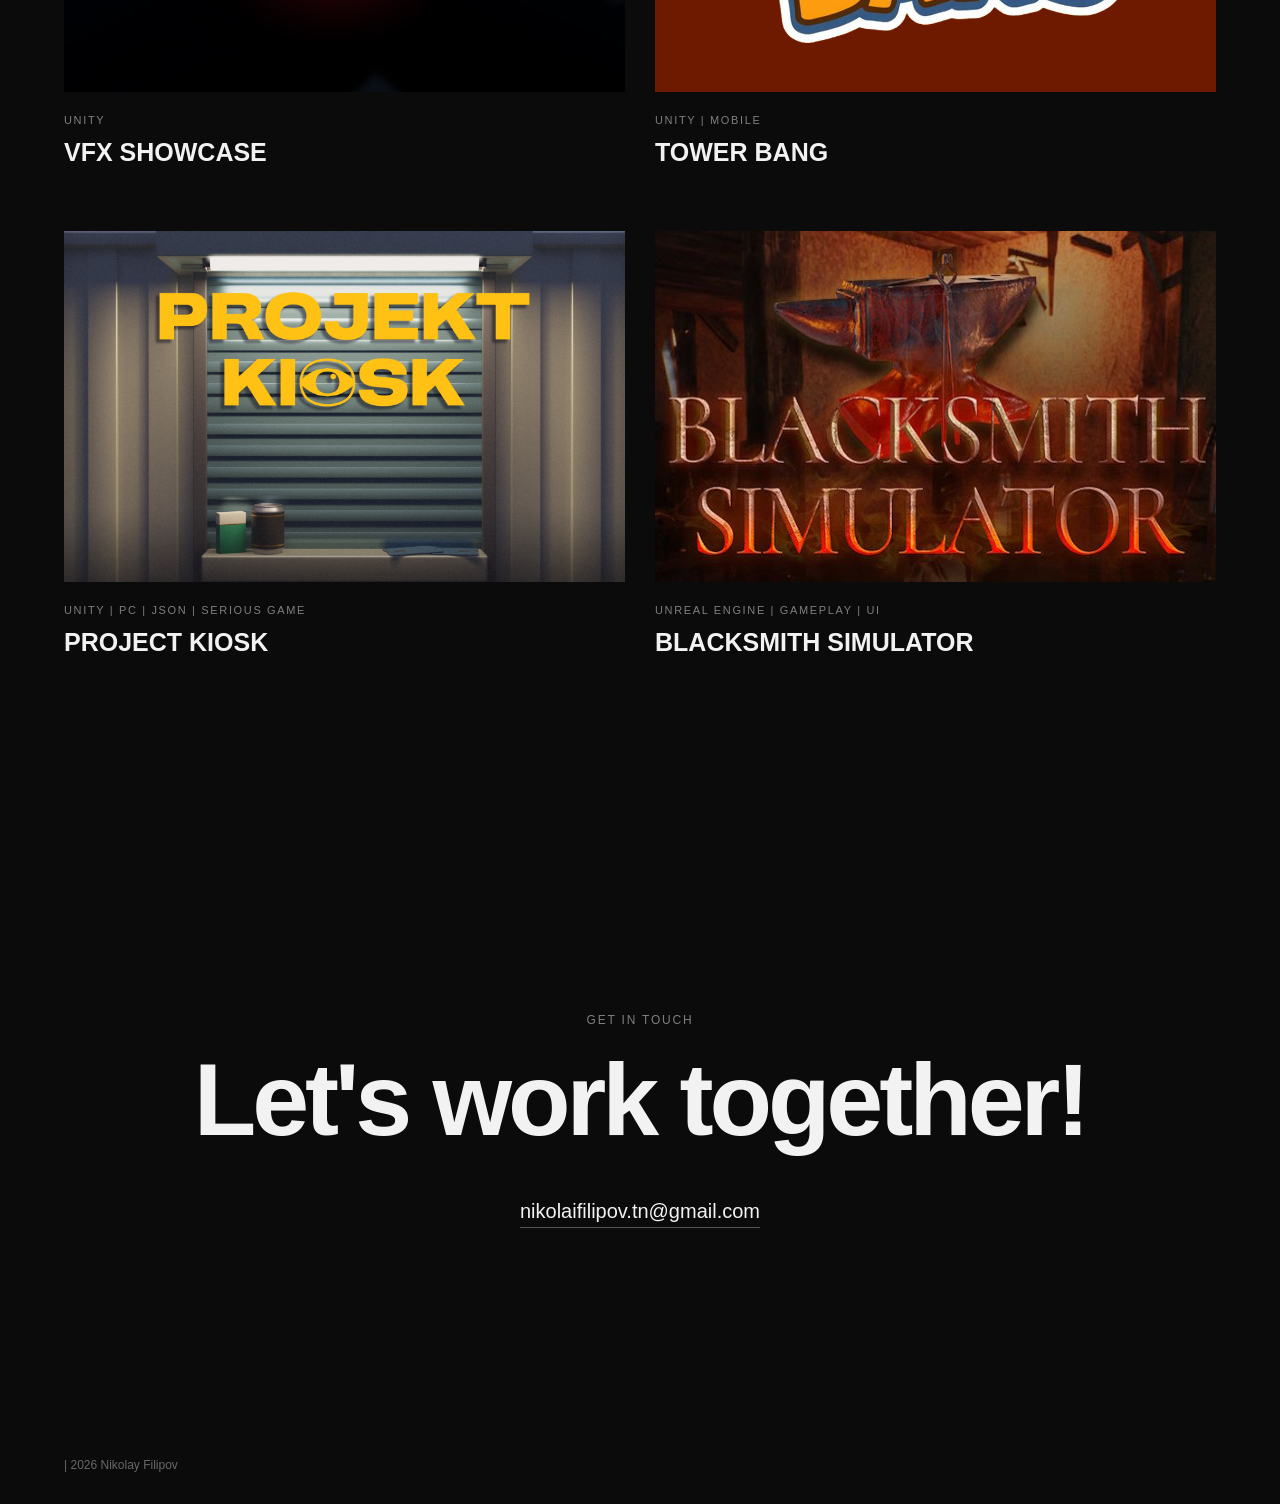
==== commit fb268639: "fixed nikolaY" ====
--- a/index.html
+++ b/index.html
@@ -5,7 +5,7 @@
     <meta charset="UTF-8">
     <meta name="viewport" content="width=device-width, initial-scale=1.0">
 
-    <title>Nikolai Filipov | Game Programmer & VFX Artist</title>
+    <title>Nikolay Filipov | Game Programmer & VFX Artist</title>
 
     <link rel="stylesheet" href="style.css">
 </head>
@@ -15,7 +15,7 @@
     <header class="navbar">
 
         <a href="#" class="logo">
-            NIKOLAI FILIPOV
+            Nikolay FILIPOV
         </a>
 
         <nav>
@@ -64,7 +64,7 @@
 
                 <img
                     src="Assets/Images/profile.png"
-                    alt="Nikolai Filipov"
+                    alt="Nikolay Filipov"
                 >
 
             </div>
@@ -232,7 +232,7 @@
 
             <img
                 src="Assets/Images/experience.png"
-                alt="Nikolai Filipov"
+                alt="Nikolay Filipov"
             >
 
         </div>
@@ -425,7 +425,7 @@
     <footer>
 
         <p>
-            | 2026 Nikolai Filipov
+            | 2026 Nikolay Filipov
         </p>
 
     </footer>
--- a/style.css
+++ b/style.css
@@ -63,6 +63,36 @@
     opacity: 1;
 }
 
+.logo {
+    position: relative;
+    display: inline-block;
+}
+
+.logo-text,
+.logo-arrow {
+    display: inline-block;
+    transition: opacity 0.25s ease, transform 0.25s ease;
+}
+
+.logo-arrow {
+    position: absolute;
+    left: 0;
+    top: 50%;
+    opacity: 0;
+    transform: translateY(-50%) translateX(-8px);
+    font-size: 28px;
+}
+
+/* Scrolled state */
+.logo.scrolled .logo-text {
+    opacity: 0;
+    transform: translateX(8px);
+}
+
+.logo.scrolled .logo-arrow {
+    opacity: 1;
+    transform: translateY(-50%) translateX(0);
+}
 
 /* -------------------------
    HERO
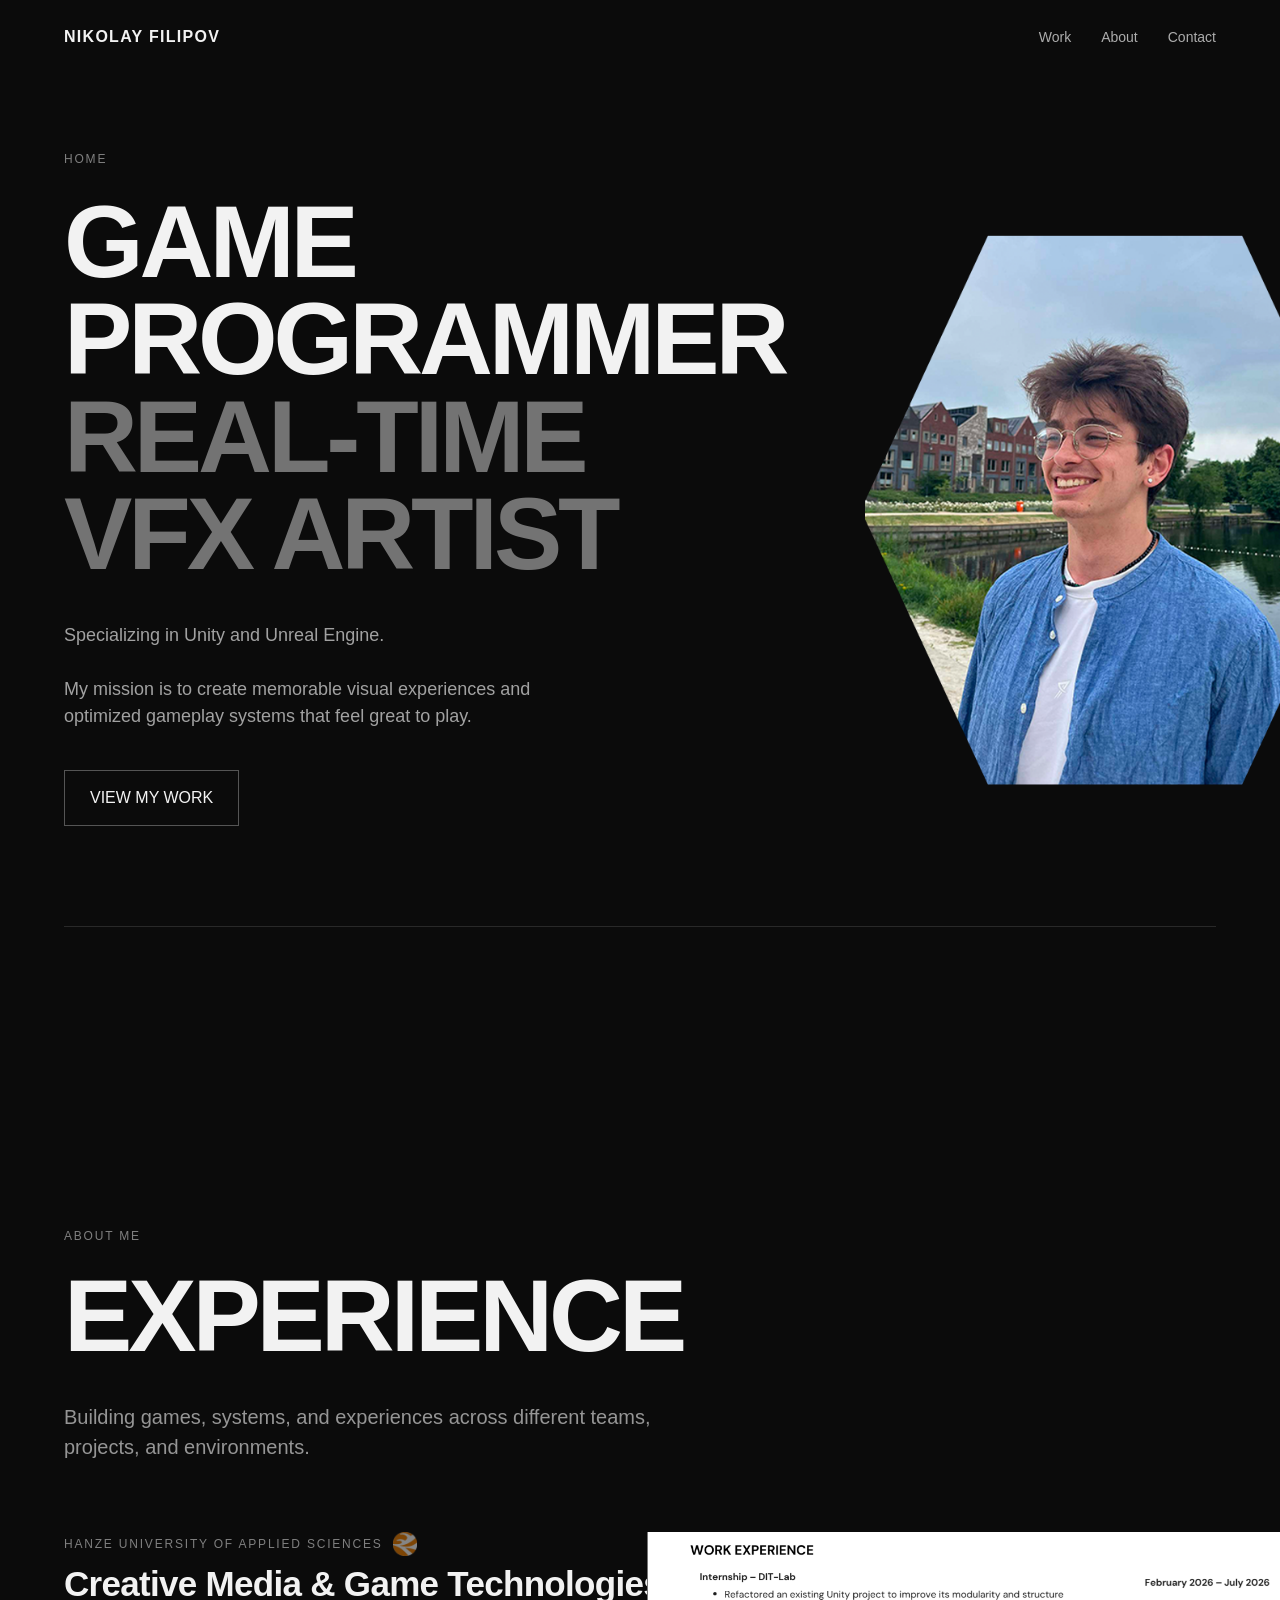
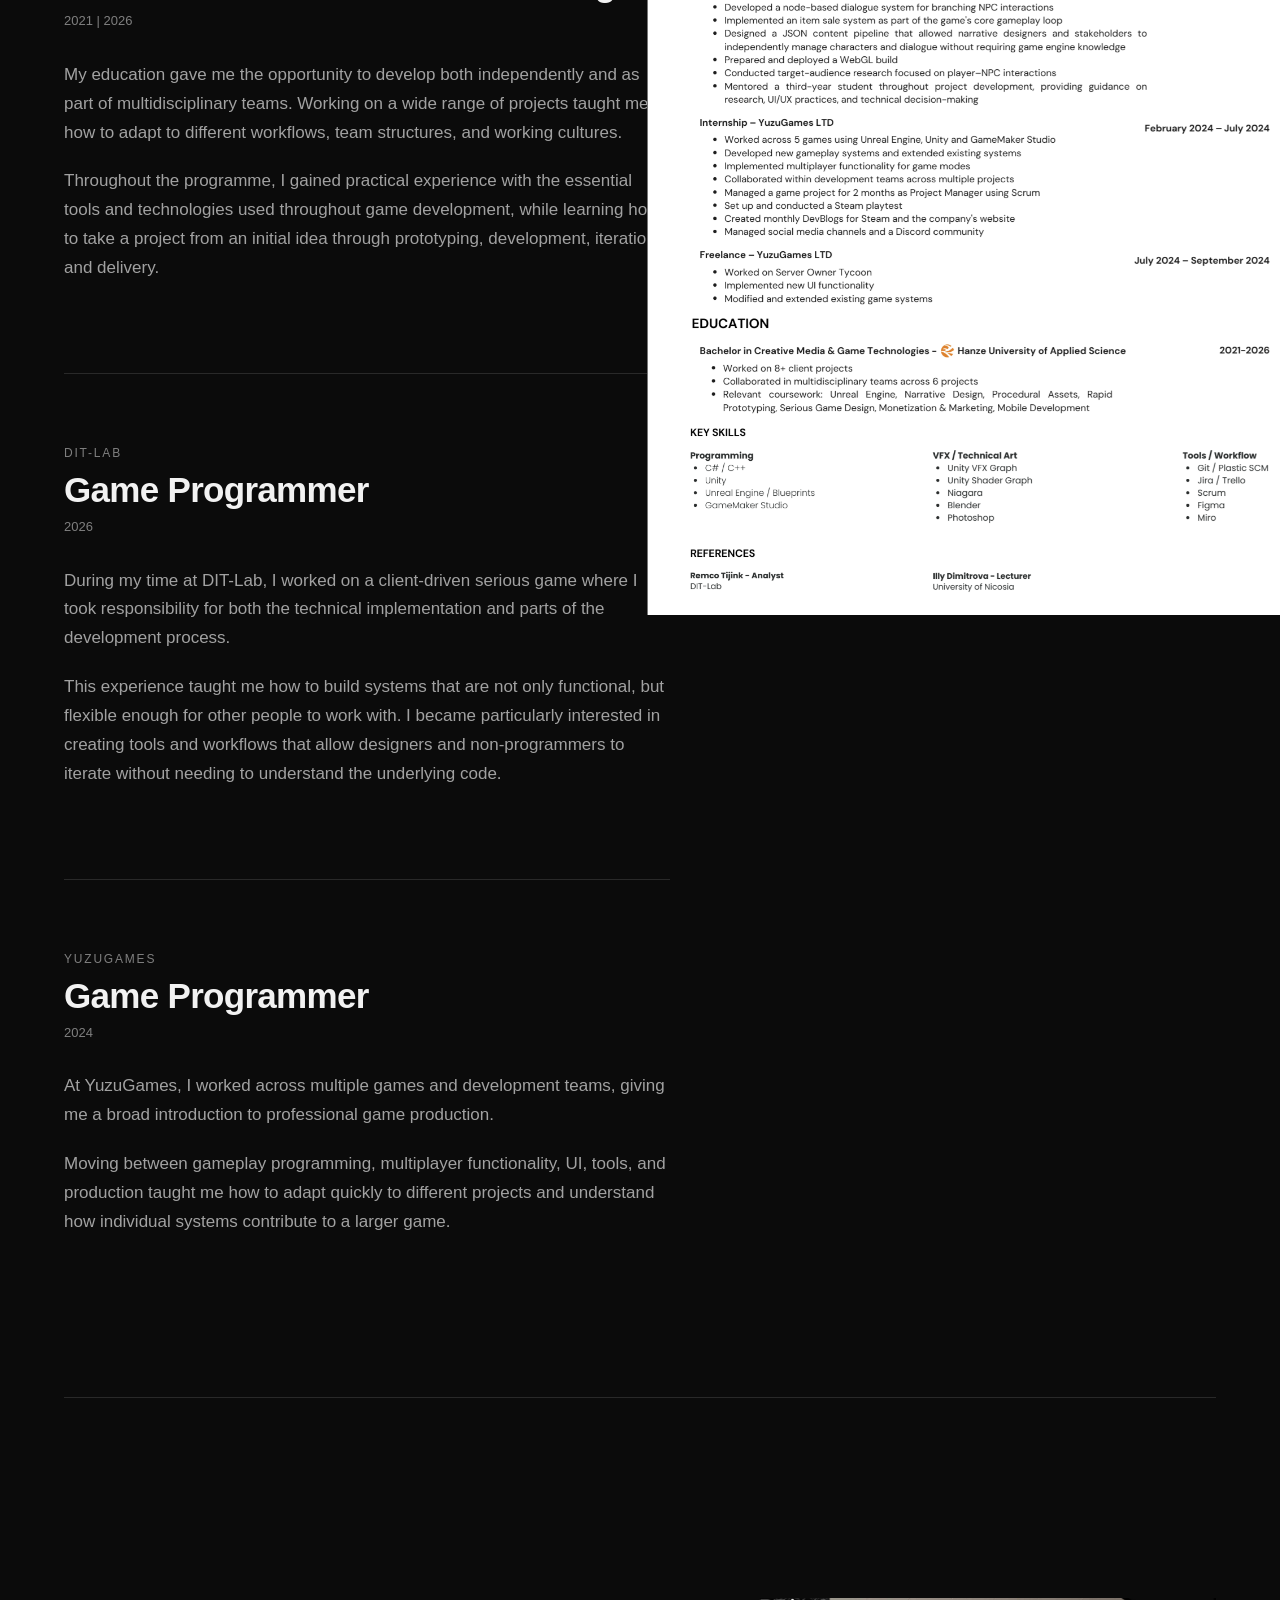
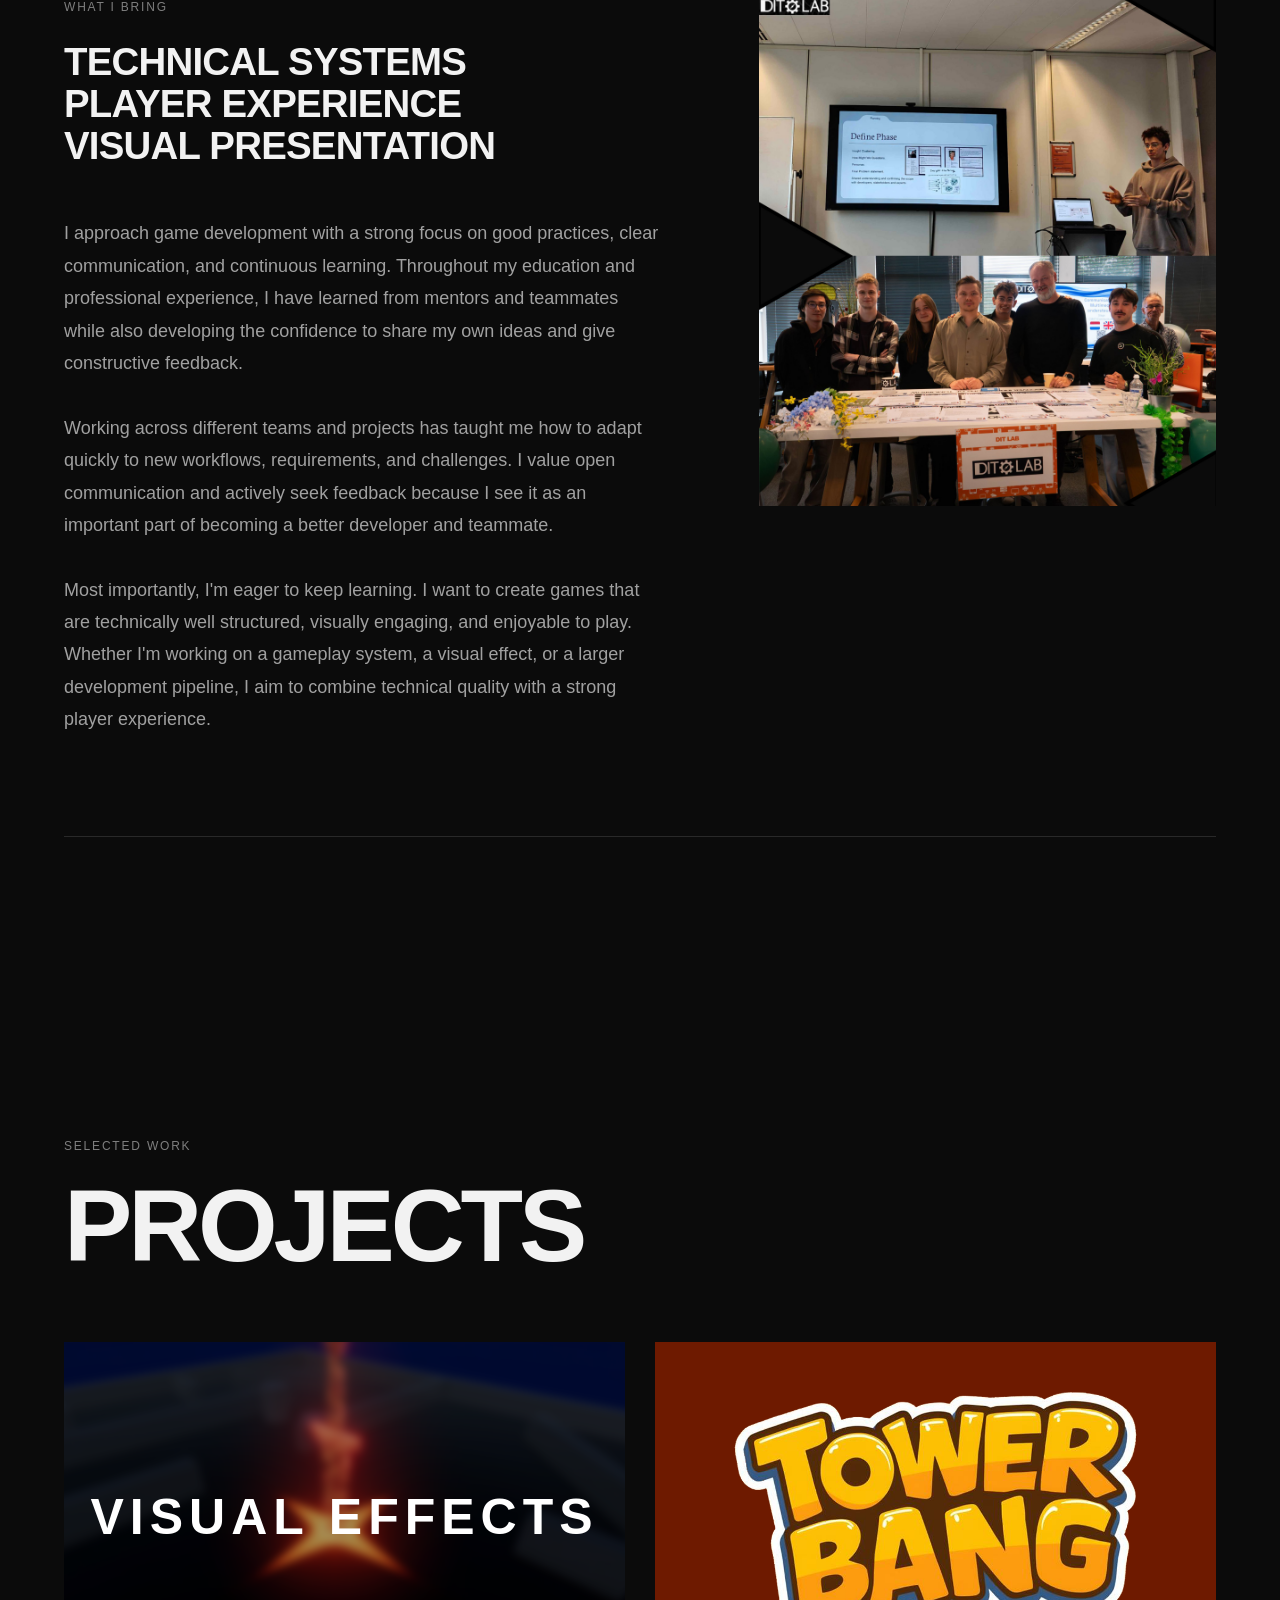
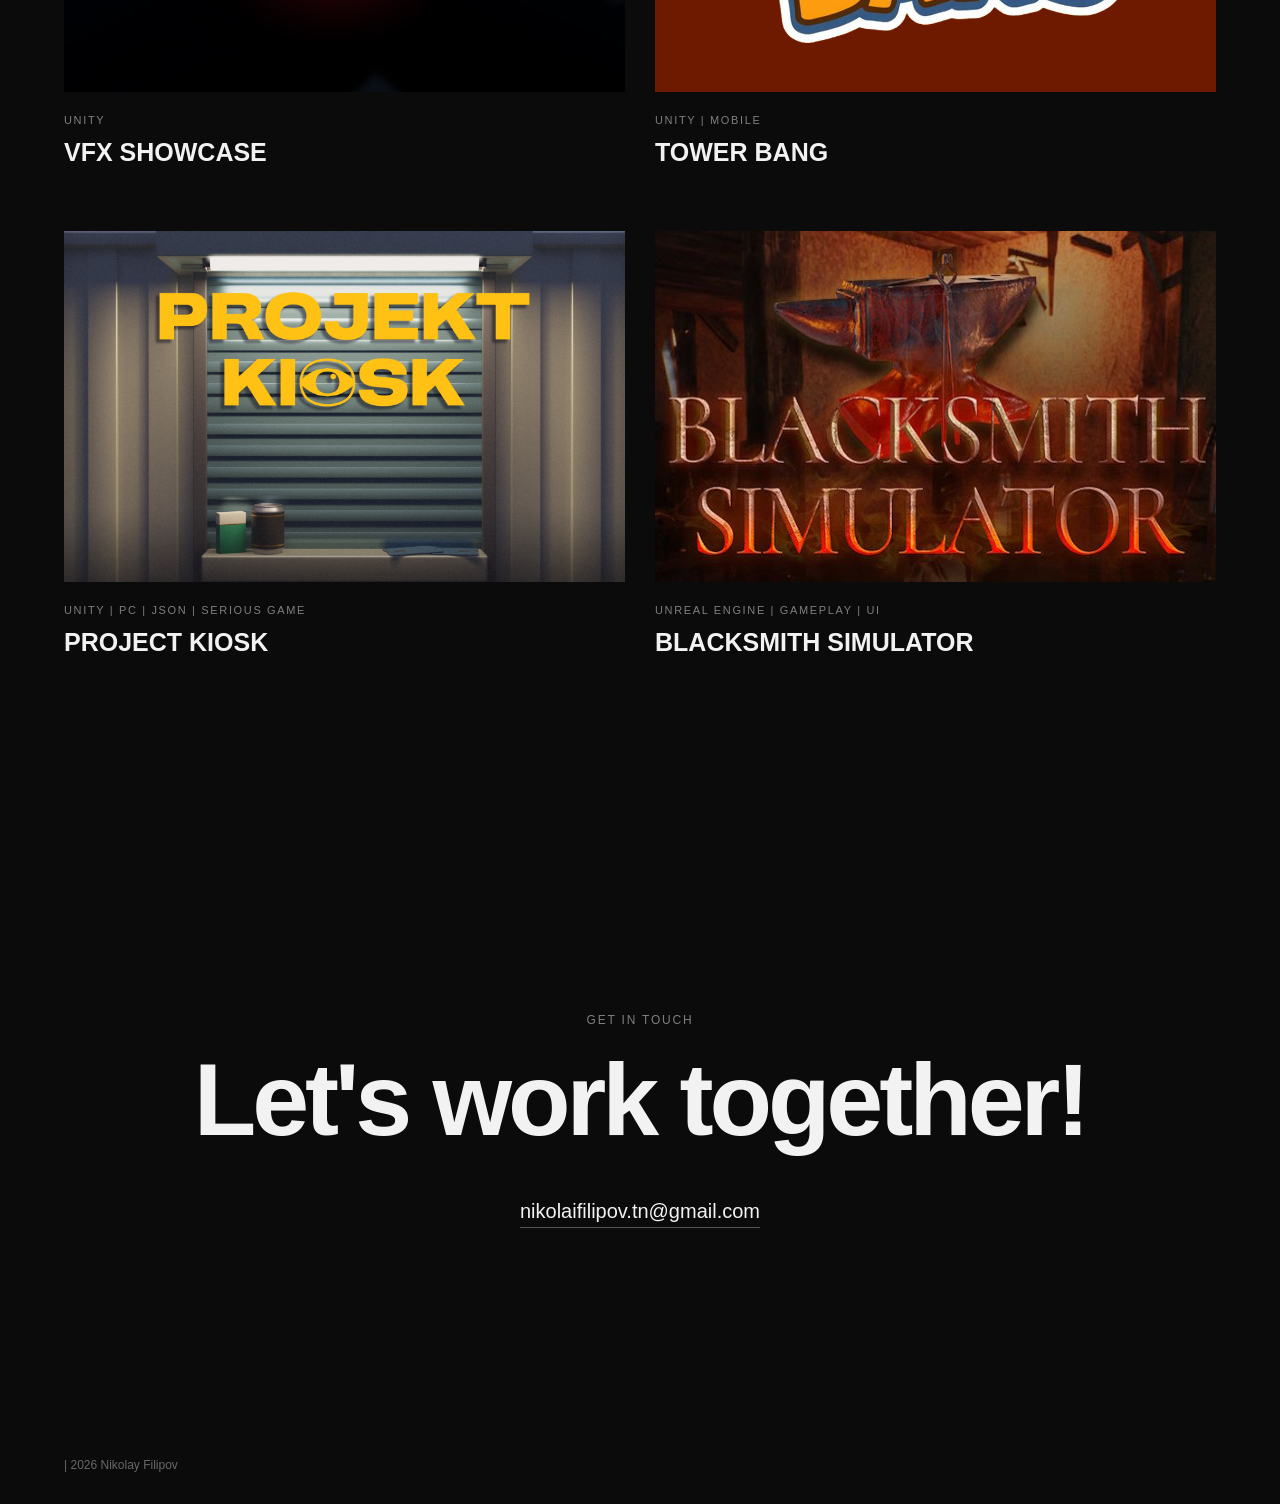
==== commit 7a1c1ac8: "Letter Case fix for Nikolay" ====
--- a/index.html
+++ b/index.html
@@ -15,7 +15,7 @@
     <header class="navbar">
 
         <a href="#" class="logo">
-            Nikolay FILIPOV
+            NIKOLAY FILIPOV
         </a>
 
         <nav>
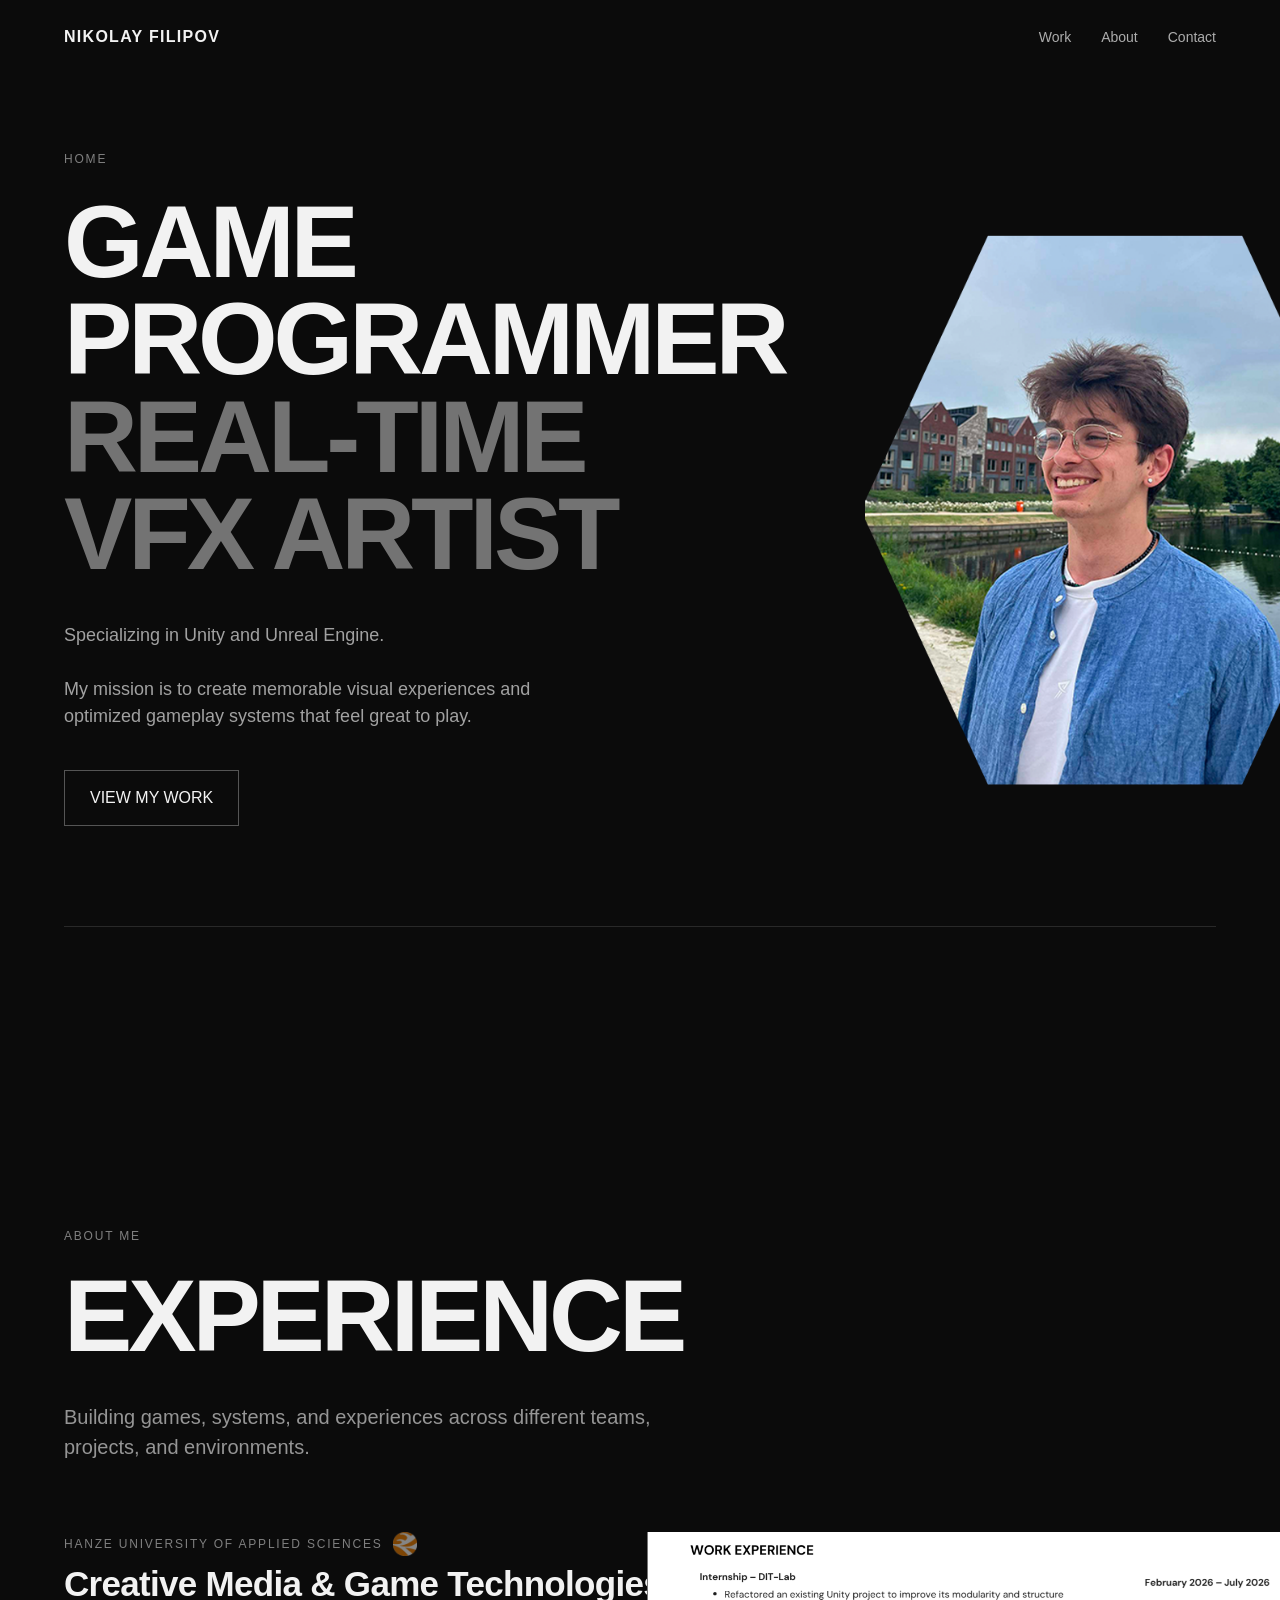
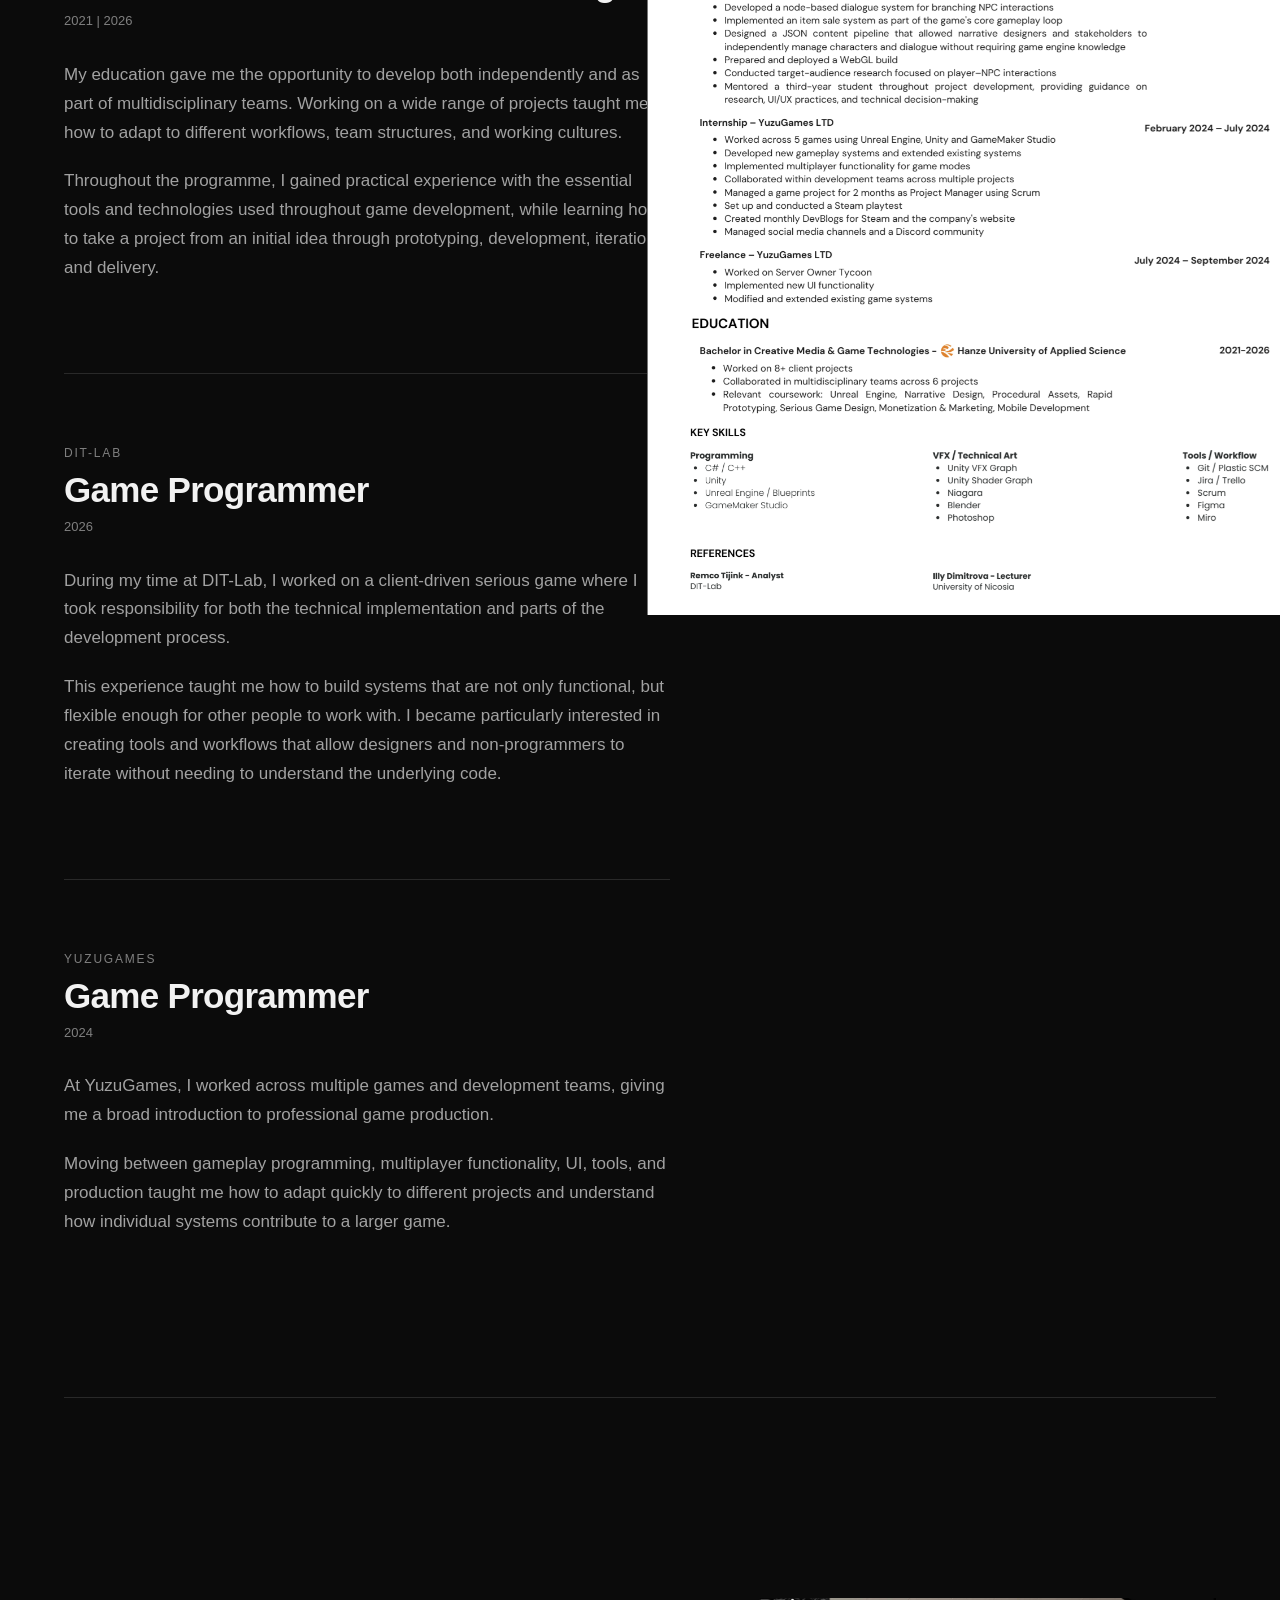
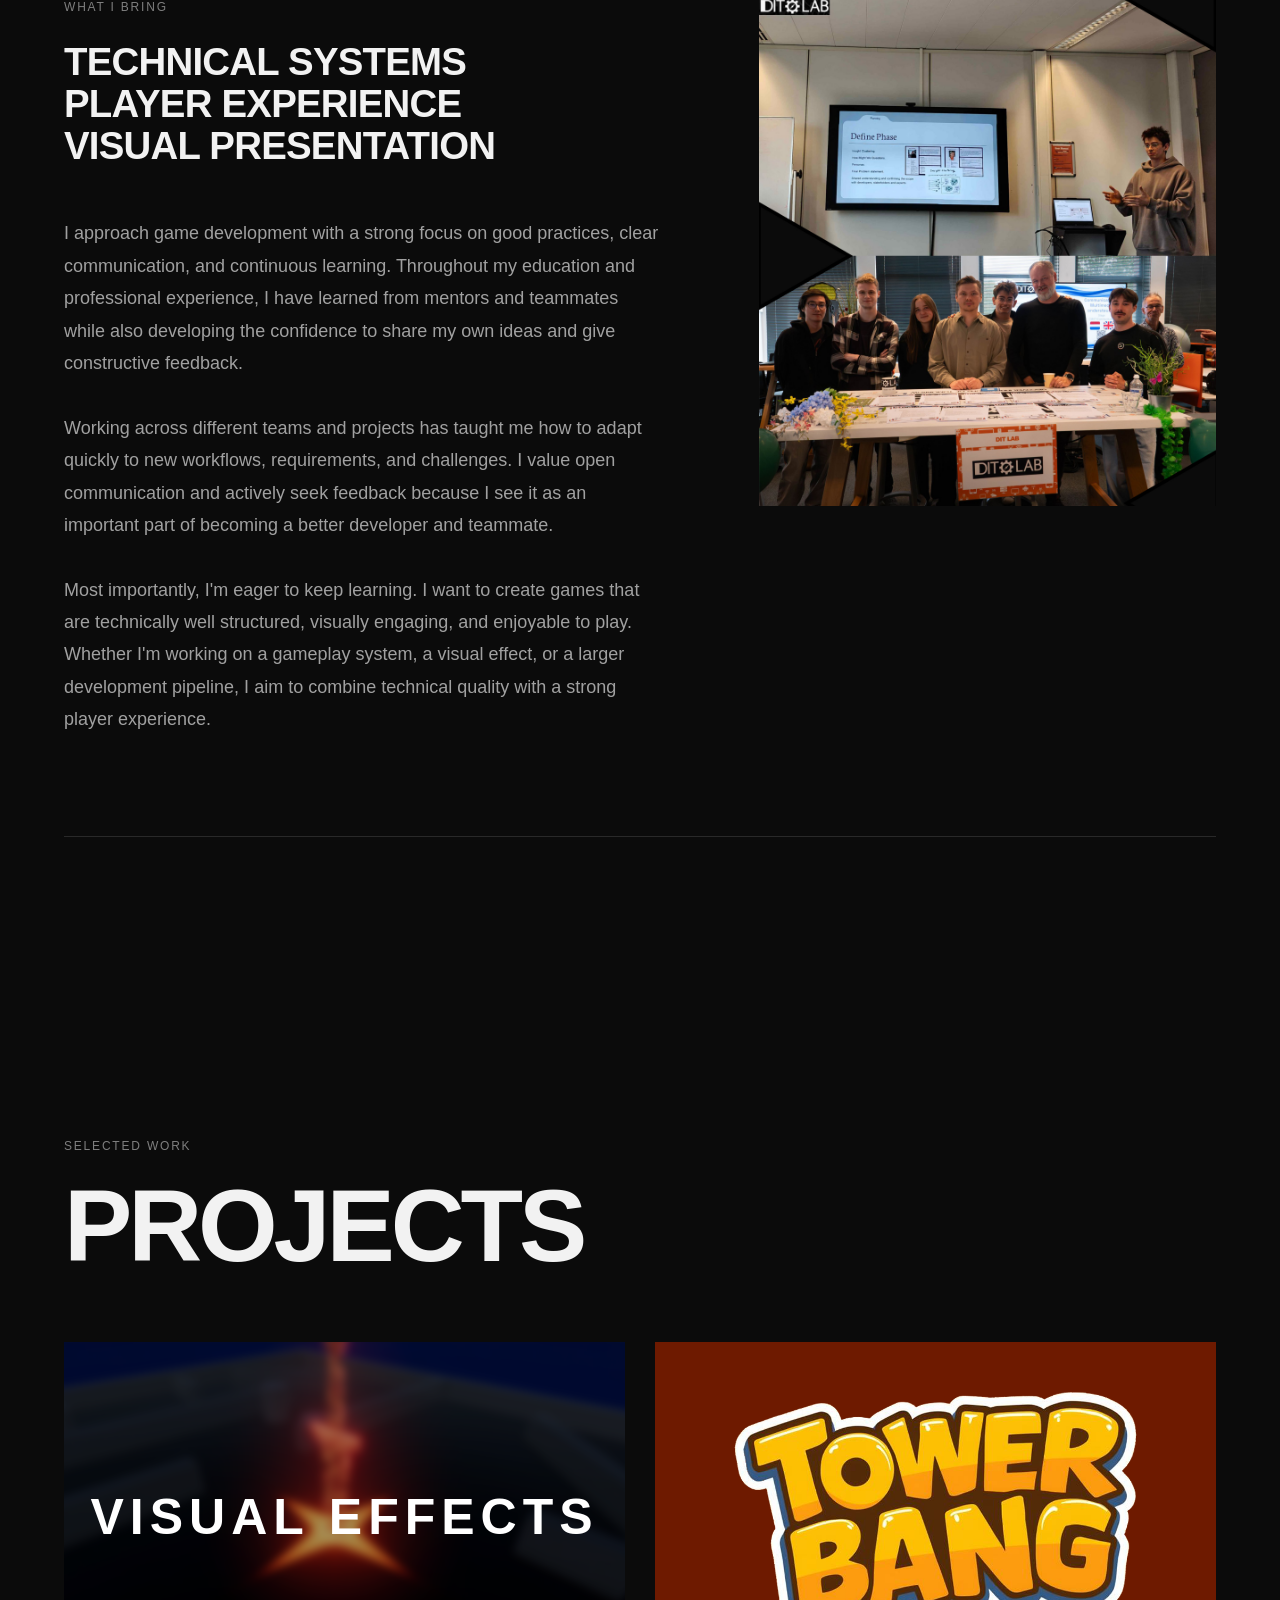
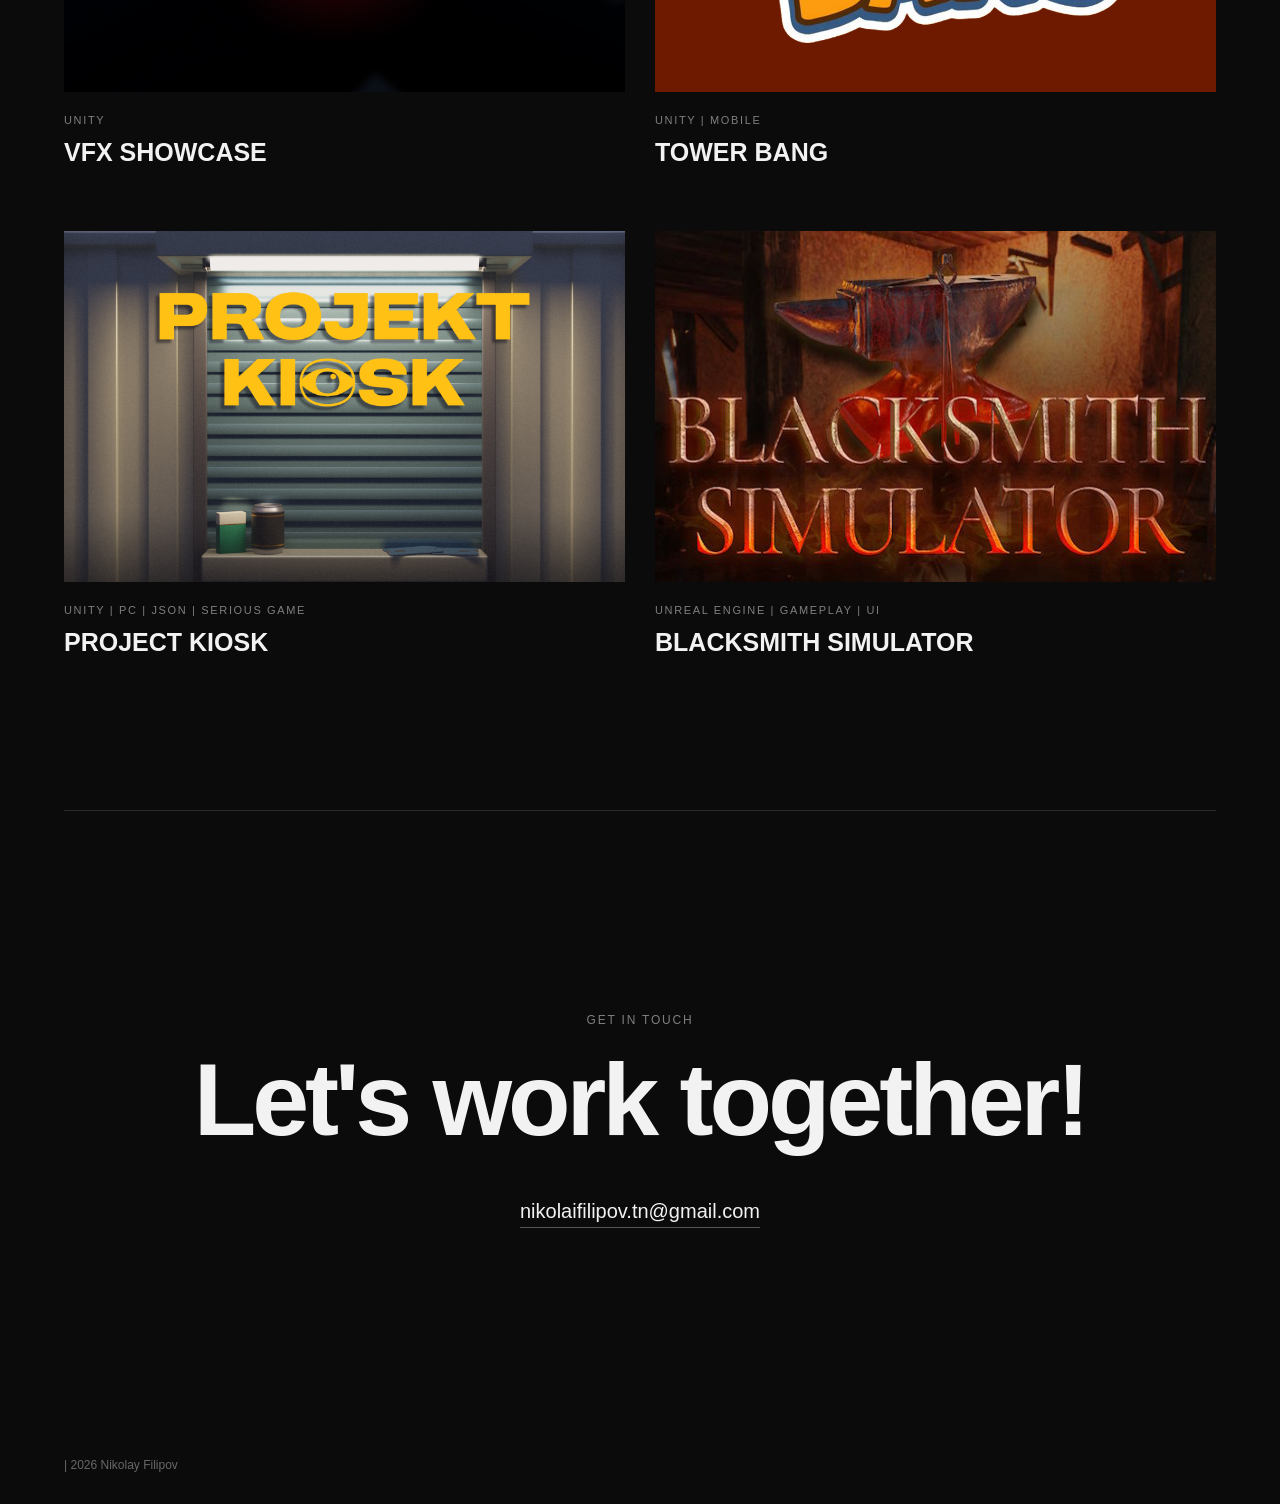
==== commit 2473eb8c: "index arrow" ====
--- a/index.html
+++ b/index.html
@@ -14,8 +14,9 @@
 
     <header class="navbar">
 
-        <a href="#" class="logo">
-            NIKOLAY FILIPOV
+        <a href="#" class="logo index-logo">
+            <span class="logo-text">NIKOLAY FILIPOV</span>
+            <span class="logo-arrow">↑</span>
         </a>
 
         <nav>
--- a/style.css
+++ b/style.css
@@ -200,8 +200,18 @@
 ------------------------- */
 
 .work {
+    position: relative;
     padding: 150px 5%;
 }
+
+    .work::after {
+        content: "";
+        position: absolute;
+        bottom: 0;
+        left: 5%;
+        width: 90%;
+        border-bottom: 1px solid #292929;
+    }
 
 .section-heading {
     margin-bottom: 70px;
@@ -490,19 +500,14 @@
 
 .experience-values {
     margin-top: 100px;
-
     padding-top: 100px;
     padding-bottom: 100px;
-
     border-bottom: 1px solid #292929;
-
     display: grid;
-
     grid-template-columns: 1.3fr 1fr;
-
     gap: 100px;
-
     align-items: start;
+    border-bottom: 1px solid #292929;
 }
 
 
@@ -726,7 +731,8 @@
     }
 
     .work {
-        padding: 100px 20px;
+        padding: 150px 5%;
+        border-bottom: 1px solid #292929;
     }
 
     .project-grid {
